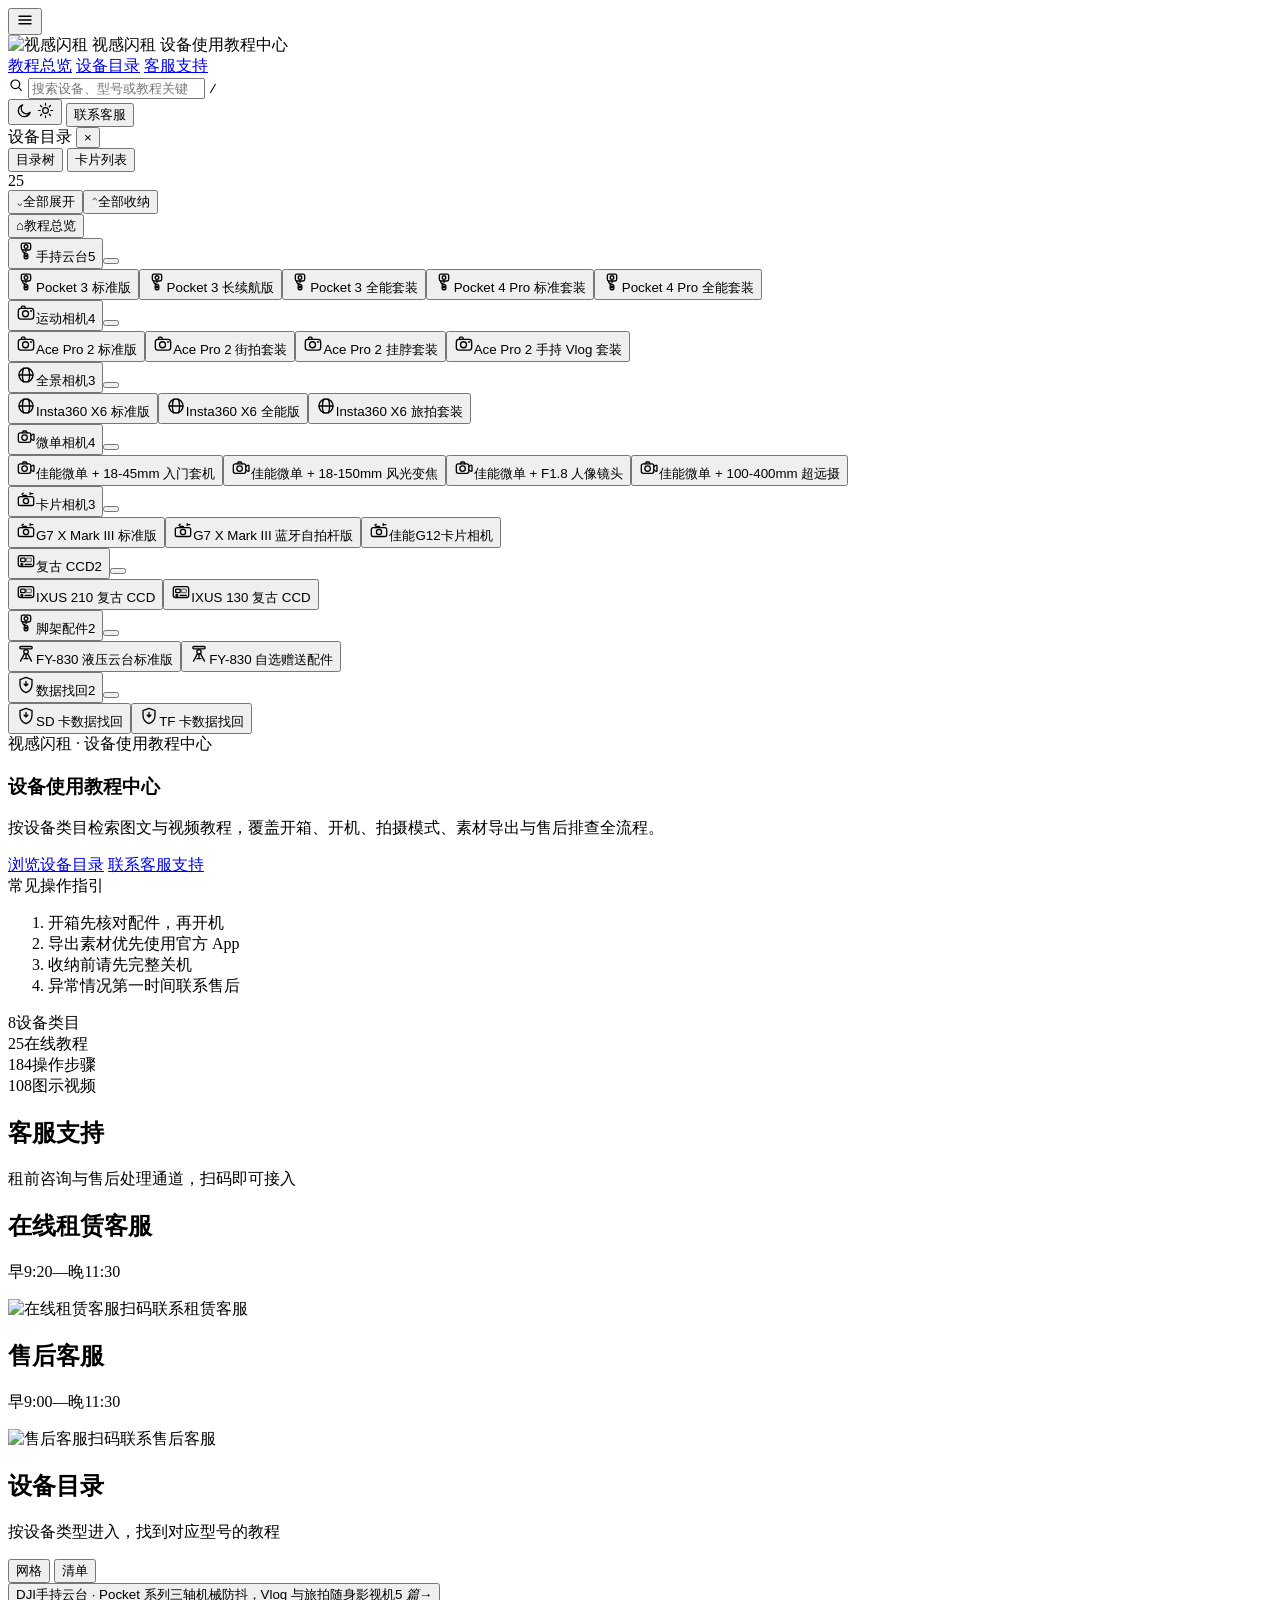
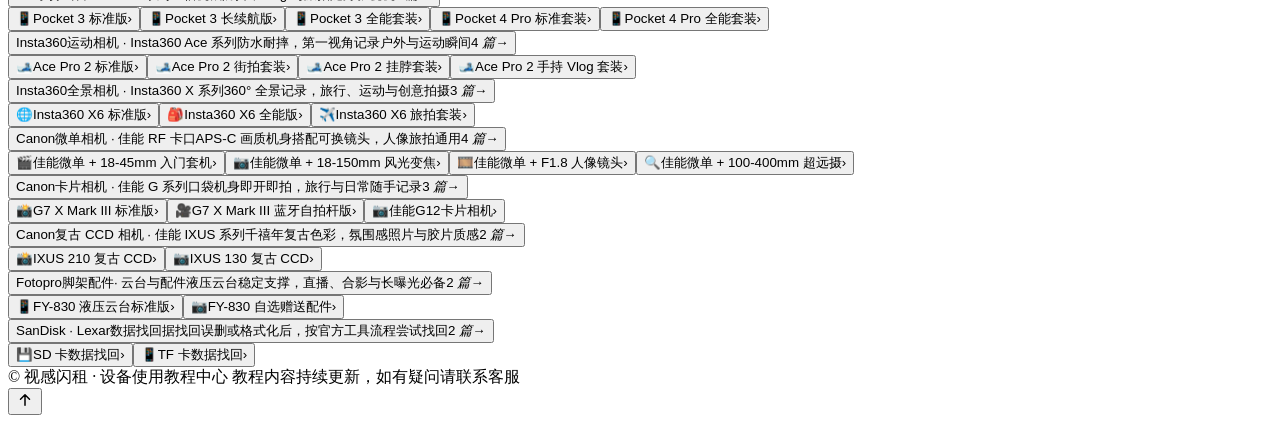
==== variants/v1-professional/index.html @ f3a9e7e5 "Add files via upload" ====
<!DOCTYPE html>
<html lang="zh-CN" data-theme="light">
<head>
  <meta charset="UTF-8" />
  <meta name="viewport" content="width=device-width, initial-scale=1" />
  <title>视感闪租 · 设备使用教程中心</title>
  <meta name="description" content="视感闪租设备使用教程中心：按设备类目检索相机、云台、运动相机、脚架与数据找回教程。" />
  <link rel="stylesheet" href="css/style.css" />
</head>
<body class="variant-v1">
  <!-- 此页面由 tools/build-variants.py 生成；数据与交互统一来自 js/data.js、js/app.js -->

  <header class="topbar">
    <div class="topbar-inner">
      <button class="icon-btn menu-btn" id="menuToggle" aria-label="打开设备目录"><svg viewBox="0 0 24 24" width="18" height="18" aria-hidden="true"><path d="M4 7h16M4 12h16M4 17h16" stroke="currentColor" stroke-width="1.9" stroke-linecap="round"/></svg></button>

      <div class="brand" aria-label="视感闪租">
        <span class="brand-logo"></span>
        <span class="brand-text">视感闪租</span>
        <span class="brand-sub">设备使用教程中心</span>
      </div>

      <nav class="topnav" aria-label="主导航">
        <a class="topnav-link" href="#home" data-home-link>教程总览</a>
        <a class="topnav-link" href="#categories">设备目录</a>
        <a class="topnav-link" href="#services">客服支持</a>
      </nav>

      <label class="search search-top">
        <span class="search-icon"><svg viewBox="0 0 24 24" width="16" height="16" aria-hidden="true"><circle cx="11" cy="11" r="6.5" fill="none" stroke="currentColor" stroke-width="1.8"/><path d="M16 16l4 4" stroke="currentColor" stroke-width="1.8" stroke-linecap="round"/></svg></span>
        <input id="searchInput" type="search" placeholder="搜索设备、型号或教程关键词…" autocomplete="off" />
        <kbd class="search-kbd">/</kbd>
      </label>

      <div class="topbar-actions">
        <button class="icon-btn theme-toggle" id="themeToggle" aria-label="切换深浅主题" title="切换主题">
          <span class="theme-icon-light"><svg viewBox="0 0 24 24" width="17" height="17" aria-hidden="true"><path d="M20 14.5A8.5 8.5 0 1 1 9.5 4a6.8 6.8 0 0 0 10.5 10.5z" fill="none" stroke="currentColor" stroke-width="1.7" stroke-linejoin="round"/></svg></span>
          <span class="theme-icon-dark"><svg viewBox="0 0 24 24" width="17" height="17" aria-hidden="true"><circle cx="12" cy="12" r="4" fill="none" stroke="currentColor" stroke-width="1.7"/><path d="M12 2v2.5M12 19.5V22M2 12h2.5M19.5 12H22M4.9 4.9l1.8 1.8M17.3 17.3l1.8 1.8M19.1 4.9l-1.8 1.8M6.7 17.3l-1.8 1.8" stroke="currentColor" stroke-width="1.7" stroke-linecap="round"/></svg></span>
        </button>
        <button class="btn-help" type="button" data-scroll="#services">联系客服</button>
      </div>
    </div>
    <div class="scroll-progress" id="scrollProgress"></div>
  </header>

  <div class="layout">

    <aside class="sidebar" id="sidebar">
      <div class="sidebar-mobile-head">
        <span>设备目录</span>
        <button type="button" class="sidebar-close" id="sidebarClose" aria-label="关闭目录">×</button>
      </div>
      <div class="sidebar-head">
        <div class="tree-mode-switch" role="tablist" aria-label="目录显示方式">
          <button class="tree-mode-btn active" type="button" data-view="tree" role="tab" aria-selected="true">目录树</button>
          <button class="tree-mode-btn" type="button" data-view="list" role="tab" aria-selected="false">卡片列表</button>
        </div>
        <span class="badge" id="resultCount">0</span>
      </div>
      <div class="category-bar" id="categoryBar" data-mode="tree"></div>
      <div class="card-list" id="cardList"></div>
    </aside>

    <main class="content" id="content">
      <section class="home" id="home" hidden>
        <section class="hero">
          <div class="hero-main">
            <span class="eyebrow" id="homeKicker">视感闪租</span>
            <h1 class="home-title" id="homeTitle">设备使用教程中心</h1>
            <p class="home-subtitle" id="homeSubtitle">选择下方目录，快速查看对应设备的使用教程</p>
            <div class="hero-actions">
              <a class="btn btn-primary" href="#categories">浏览设备目录</a>
              <a class="btn btn-outline" href="#services">联系客服支持</a>
            </div>
          </div>
          <div class="hero-panel" aria-label="教程数据概览">
            <div class="hero-panel-title">常见操作指引</div>
            <ol class="hero-tips">
              <li>开箱先核对配件，再开机</li>
              <li>导出素材优先使用官方 App</li>
              <li>收纳前请先完整关机</li>
              <li>异常情况第一时间联系售后</li>
            </ol>
          </div>
        </section>

        <section class="stat-row" id="statRow" aria-label="教程数据统计"></section>

        <section class="block" id="services">
          <div class="block-head">
            <h2 class="block-title">客服支持</h2>
            <p class="block-desc">租前咨询与售后处理通道，扫码即可接入</p>
          </div>
          <div class="home-services" id="homeServices"></div>
        </section>

        <section class="block" id="categories">
          <div class="block-head">
            <h2 class="block-title">设备目录</h2>
            <p class="block-desc">按设备类型进入，找到对应型号的教程</p>
            <div class="block-tools">
              <button class="seg-btn active" type="button" data-home-layout="grid">网格</button>
              <button class="seg-btn" type="button" data-home-layout="table">清单</button>
            </div>
          </div>
          <div class="home-grid" id="homeGrid"></div>
        </section>
      </section>

      <div class="empty" id="empty">
        <div class="empty-icon">◎</div>
        <h2>请从左侧选择设备</h2>
        <p>选中任意设备即可查看对应的完整使用教程</p>
      </div>
      <article class="detail" id="detail" hidden></article>

      <footer class="site-foot">
        <span>© 视感闪租 · 设备使用教程中心</span>
        <span>教程内容持续更新，如有疑问请联系客服</span>
      </footer>
    </main>

  </div>

  <div class="mask" id="mask"></div>
  <div class="toast" id="toast"><span class="toast-dot"></span><span class="toast-text"></span></div>
  <button class="to-top" id="toTop" aria-label="回到顶部" title="回到顶部">
    <svg viewBox="0 0 24 24" width="18" height="18" aria-hidden="true"><path d="M12 19V5m0 0l-6 6m6-6l6 6" fill="none" stroke="currentColor" stroke-width="2" stroke-linecap="round" stroke-linejoin="round"/></svg>
  </button>
  <div class="page-loader" id="pageLoader"><span></span></div>

  <script>
    /* 首帧主题：避免深浅主题闪烁 */
    (function () {
      try {
        var t = localStorage.getItem("tutorial-site-theme");
        var d = window.matchMedia && window.matchMedia("(prefers-color-scheme: dark)").matches;
        document.documentElement.dataset.theme = t || (d ? "dark" : "light");
      } catch (e) {}
    })();
  </script>
  <script src="js/illustrations.js"></script>
  <script src="js/data.js"></script>
  <script src="js/app.js"></script>
</body>
</html>
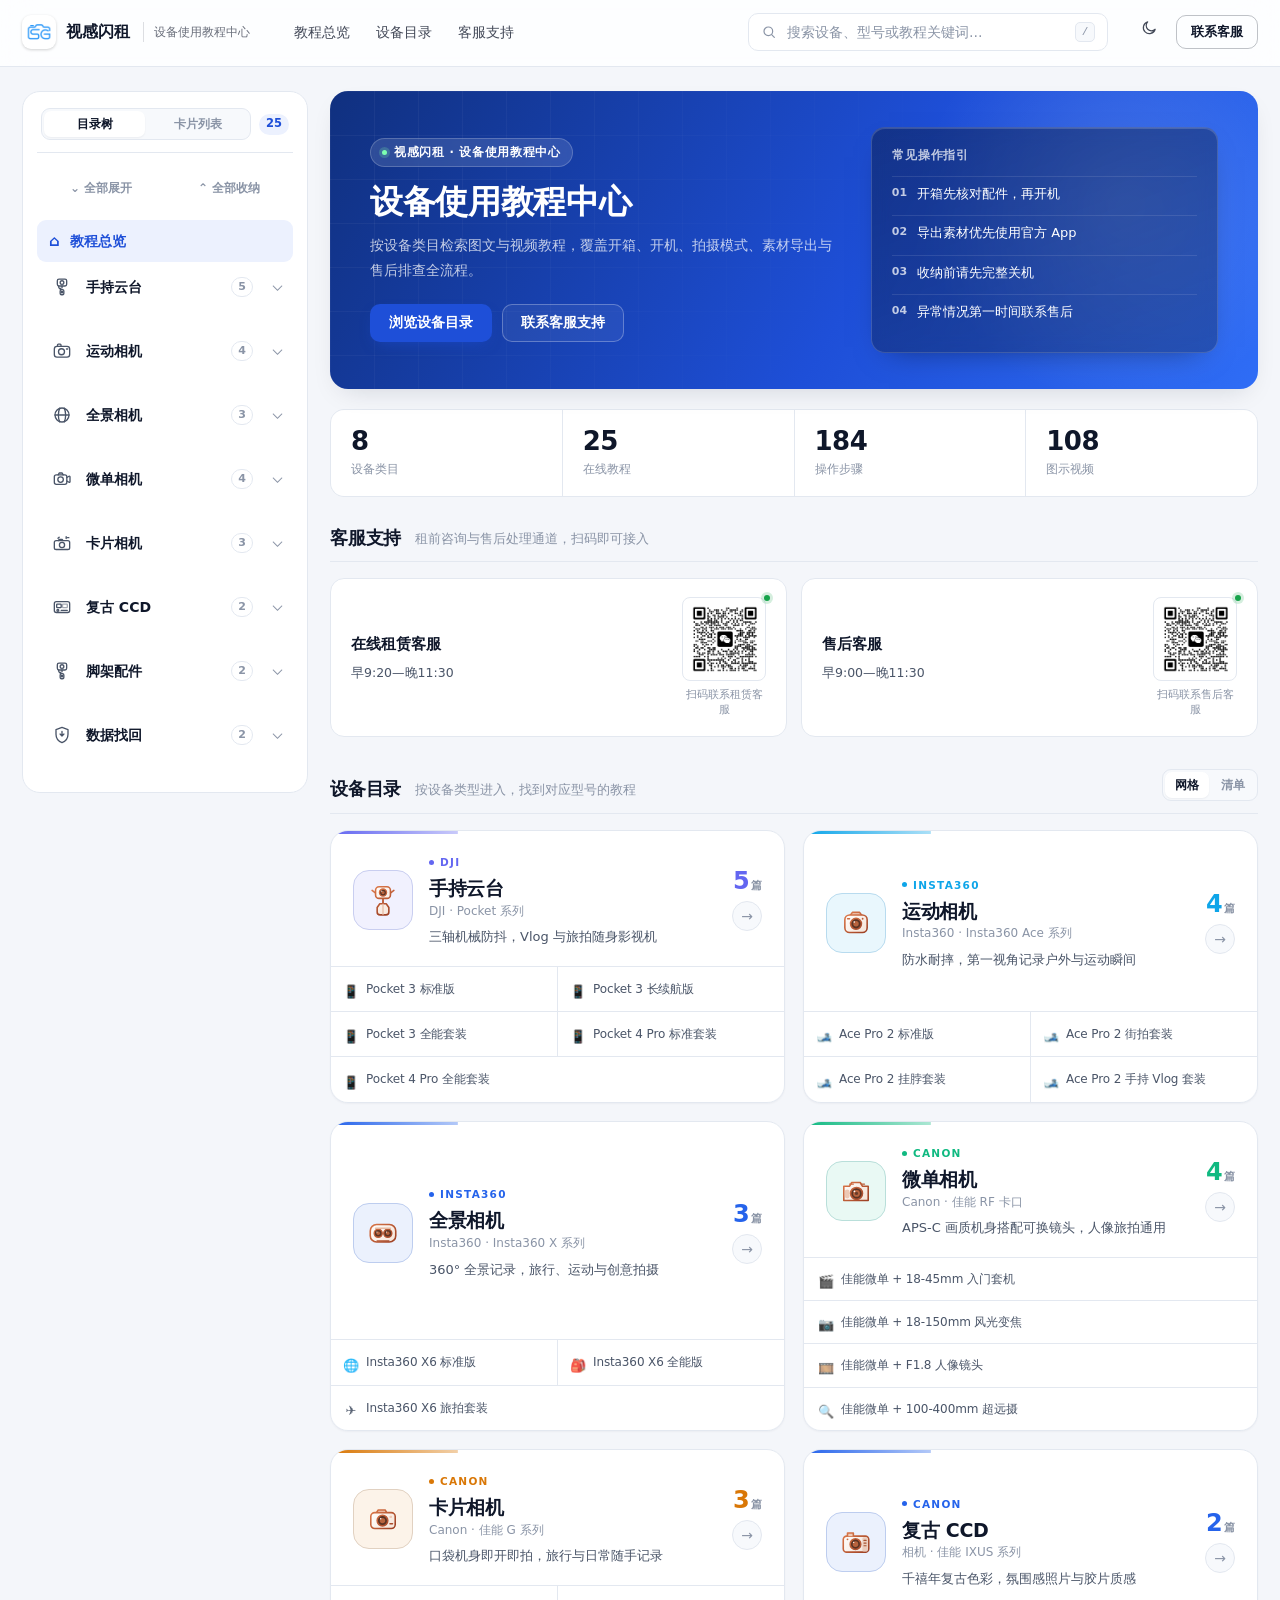
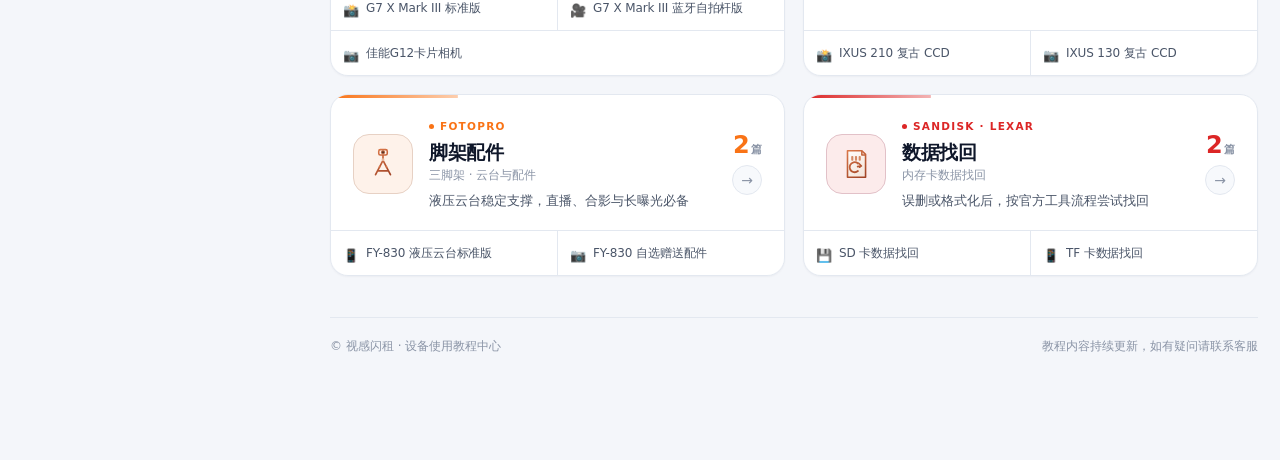
==== commit 6143ba43: "Add files via upload" ====
--- a/variants/v1-professional/index.html
+++ b/variants/v1-professional/index.html
@@ -2,7 +2,7 @@
 <html lang="zh-CN" data-theme="light">
 <head>
   <meta charset="UTF-8" />
-  <meta name="viewport" content="width=device-width, initial-scale=1" />
+  <meta name="viewport" content="width=device-width, initial-scale=1, viewport-fit=cover" />
   <title>视感闪租 · 设备使用教程中心</title>
   <meta name="description" content="视感闪租设备使用教程中心：按设备类目检索相机、云台、运动相机、脚架与数据找回教程。" />
   <link rel="stylesheet" href="css/style.css" />
@@ -22,7 +22,7 @@
 
       <nav class="topnav" aria-label="主导航">
         <a class="topnav-link" href="#home" data-home-link>教程总览</a>
-        <a class="topnav-link" href="#categories">设备目录</a>
+        <a class="topnav-link" href="../../rental.html">设备目录</a>
         <a class="topnav-link" href="#services">客服支持</a>
       </nav>
 
@@ -69,7 +69,7 @@
             <h1 class="home-title" id="homeTitle">设备使用教程中心</h1>
             <p class="home-subtitle" id="homeSubtitle">选择下方目录，快速查看对应设备的使用教程</p>
             <div class="hero-actions">
-              <a class="btn btn-primary" href="#categories">浏览设备目录</a>
+              <a class="btn btn-primary" href="../../rental.html">浏览设备目录</a>
               <a class="btn btn-outline" href="#services">联系客服支持</a>
             </div>
           </div>
--- a/variants/v1-professional/css/style.css
+++ b/variants/v1-professional/css/style.css
@@ -0,0 +1,2393 @@
+/* ============================================================
+   【样式层】css/style.css  —— 企业级 UI（三个版本共用结构）
+   目录：
+   0. 版本主题变量（v1 企业专业蓝 / v2 深色工作台 / v3 资料库编辑风）
+   1. 基础重置与排版
+   2. 顶栏导航
+   3. 主体布局 / 侧栏目录
+   4. 首页各区块（Hero / 数据 / 客服 / 类目卡片）
+   5. 教程详情（面包屑 / Hero / 步骤 / 页内目录 / 翻页）
+   6. 内容块（提示 / 表格 / 代码 / 图片视频）
+   7. 按钮 / 弹层 / 提示 / 加载
+   8. 动画与显现
+   9. 响应式
+   ============================================================ */
+
+/* ---------- 0. 基础设计令牌（三版共用） ---------- */
+:root {
+  --font: "Inter", "PingFang SC", "HarmonyOS Sans SC", "Microsoft YaHei", "Segoe UI", system-ui, sans-serif;
+  --font-num: "Inter", "SF Pro Display", "Segoe UI", system-ui, sans-serif;
+
+  --radius-xs: 6px;
+  --radius-sm: 10px;
+  --radius: 14px;
+  --radius-lg: 18px;
+
+  --sidebar-w: 320px;
+  --topbar-h: 64px;
+  --content-max: 1180px;
+  --gap: 28px;
+
+  --ease: cubic-bezier(.22, .61, .36, 1);
+  --ease-out: cubic-bezier(.16, 1, .3, 1);
+  --dur: .28s;
+
+  --ok: #16a34a;
+  --warn: #d97706;
+  --danger: #dc2626;
+}
+
+/* ===== 版本一：企业专业蓝（蓝灰白，沉稳可信） ===== */
+.variant-v1 {
+  --bg: #f4f6fa;
+  --bg-elev: #ffffff;
+  --surface: #ffffff;
+  --surface-2: #f7f9fc;
+  --surface-3: #eef2f8;
+  --text: #0f172a;
+  --text-2: #4a5568;
+  --text-3: #8a94a6;
+  --border: #e3e8f0;
+  --border-strong: #cfd8e5;
+  --primary: #1e4fd8;
+  --primary-hover: #1a44bd;
+  --primary-soft: #ecf1fe;
+  --primary-ink: #ffffff;
+  --accent-2: #0f766e;
+  --topbar-bg: rgba(255, 255, 255, .92);
+  --topbar-text: #0f172a;
+  --side-bg: #ffffff;
+  --ring: 0 0 0 3px rgba(30, 79, 216, .16);
+  --shadow-xs: 0 1px 2px rgba(15, 23, 42, .05);
+  --shadow-sm: 0 1px 3px rgba(15, 23, 42, .06), 0 1px 2px rgba(15, 23, 42, .04);
+  --shadow-md: 0 10px 28px -12px rgba(15, 23, 42, .18);
+  --shadow-lg: 0 24px 60px -24px rgba(15, 23, 42, .28);
+  --hero-bg: linear-gradient(120deg, #10307f 0%, #1e4fd8 58%, #2f6df6 100%);
+  --hero-ink: #ffffff;
+  --hero-ink-2: rgba(255, 255, 255, .74);
+}
+
+:is(.variant-v1[data-theme="dark"],
+    [data-theme="dark"] .variant-v1) {
+  --bg: #0b0f17;
+  --bg-elev: #111725;
+  --surface: #111725;
+  --surface-2: #161e2e;
+  --surface-3: #1c263a;
+  --text: #e8eefb;
+  --text-2: #a3aec3;
+  --text-3: #6b778d;
+  --border: #223049;
+  --border-strong: #2f4160;
+  --primary: #6d95ff;
+  --primary-hover: #86a8ff;
+  --primary-soft: #1a2743;
+  --primary-ink: #ffffff;
+  --topbar-bg: rgba(13, 18, 28, .9);
+  --topbar-text: #e8eefb;
+  --side-bg: #0e141f;
+  --ring: 0 0 0 3px rgba(109, 149, 255, .22);
+  --shadow-sm: 0 1px 3px rgba(0, 0, 0, .4);
+  --shadow-md: 0 12px 30px -12px rgba(0, 0, 0, .7);
+  --shadow-lg: 0 28px 70px -26px rgba(0, 0, 0, .85);
+  --hero-bg: linear-gradient(120deg, #0d1c40 0%, #12295e 58%, #17366f 100%);
+}
+
+/* ===== 版本二：深色精简工作台（深色外壳 + 浅色内容） ===== */
+.variant-v2 {
+  --bg: #f3f5f8;
+  --bg-elev: #ffffff;
+  --surface: #ffffff;
+  --surface-2: #f6f8fb;
+  --surface-3: #eaedf3;
+  --text: #10151d;
+  --text-2: #4b5563;
+  --text-3: #8b94a3;
+  --border: #e2e6ed;
+  --border-strong: #ccd3de;
+  --primary: #0f7b5f;
+  --primary-hover: #0b6850;
+  --primary-soft: #e7f5f0;
+  --primary-ink: #ffffff;
+  --accent-2: #1f2937;
+  --topbar-bg: #0c1117;
+  --topbar-text: #e7ecf3;
+  --side-bg: #ffffff;
+  --ring: 0 0 0 3px rgba(15, 123, 95, .18);
+  --shadow-sm: 0 1px 2px rgba(16, 21, 29, .06);
+  --shadow-md: 0 10px 26px -14px rgba(16, 21, 29, .24);
+  --shadow-lg: 0 26px 60px -26px rgba(16, 21, 29, .36);
+  --hero-bg: #0c1117;
+  --hero-ink: #f2f6fa;
+  --hero-ink-2: rgba(231, 236, 243, .64);
+  --sidebar-w: 300px;
+}
+
+:is(.variant-v2[data-theme="dark"],
+    [data-theme="dark"] .variant-v2) {
+  --bg: #080b10;
+  --bg-elev: #0e131a;
+  --surface: #0e131a;
+  --surface-2: #131923;
+  --surface-3: #1a2230;
+  --text: #e9eef6;
+  --text-2: #9ea9ba;
+  --text-3: #68748a;
+  --border: #1d2634;
+  --border-strong: #2a3547;
+  --primary: #2ec59a;
+  --primary-hover: #4bd6ad;
+  --primary-soft: #0f2a25;
+  --primary-ink: #04120e;
+  --topbar-bg: #05080c;
+  --topbar-text: #e9eef6;
+  --side-bg: #0a0f15;
+  --ring: 0 0 0 3px rgba(46, 197, 154, .24);
+  --shadow-sm: 0 1px 2px rgba(0, 0, 0, .5);
+  --shadow-md: 0 12px 30px -14px rgba(0, 0, 0, .8);
+  --hero-bg: #05080c;
+}
+
+/* ===== 版本三：资料库编辑风（品牌蓝 + 暖白纸感） ===== */
+.variant-v3 {
+  --bg: #faf8f4;
+  --bg-elev: #fffdfa;
+  --surface: #fffdfa;
+  --surface-2: #f6f2ea;
+  --surface-3: #ede7db;
+  --text: #1a1712;
+  --text-2: #575044;
+  --text-3: #8d857a;
+  --border: #e8e1d5;
+  --border-strong: #d6ccbc;
+  --primary: #1479f0;
+  --primary-hover: #0f63cc;
+  --primary-soft: #e8f2fe;
+  --primary-ink: #ffffff;
+  --accent-2: #c2410c;
+  --topbar-bg: #12417f;
+  --topbar-text: #f3f8ff;
+  --side-bg: #fffdfa;
+  --ring: 0 0 0 3px rgba(20, 121, 240, .18);
+  --shadow-sm: 0 1px 2px rgba(60, 46, 24, .06);
+  --shadow-md: 0 12px 30px -16px rgba(60, 46, 24, .24);
+  --shadow-lg: 0 28px 64px -28px rgba(60, 46, 24, .32);
+  --hero-bg: linear-gradient(135deg, #0f3a73 0%, #12417f 46%, #1479f0 100%);
+  --hero-ink: #ffffff;
+  --hero-ink-2: rgba(255, 255, 255, .76);
+  --radius: 12px;
+  --radius-lg: 16px;
+  --sidebar-w: 330px;
+}
+
+:is(.variant-v3[data-theme="dark"],
+    [data-theme="dark"] .variant-v3) {
+  --bg: #14120f;
+  --bg-elev: #1a1714;
+  --surface: #1a1714;
+  --surface-2: #211d19;
+  --surface-3: #292420;
+  --text: #f3ede3;
+  --text-2: #b8b0a3;
+  --text-3: #857c70;
+  --border: #2e2924;
+  --border-strong: #403931;
+  --primary: #5aa8ff;
+  --primary-hover: #7cbcff;
+  --primary-soft: #16263d;
+  --primary-ink: #06152a;
+  --topbar-bg: #16294a;
+  --topbar-text: #eef5ff;
+  --side-bg: #17140f;
+  --shadow-sm: 0 1px 2px rgba(0, 0, 0, .5);
+  --shadow-md: 0 12px 30px -14px rgba(0, 0, 0, .8);
+  --hero-bg: linear-gradient(135deg, #0b2447 0%, #123566 46%, #1654a3 100%);
+}
+
+/* ---------- 1. 基础重置与排版 ---------- */
+* { box-sizing: border-box; }
+
+html { -webkit-text-size-adjust: 100%; scroll-behavior: smooth; }
+
+body {
+  margin: 0;
+  min-height: 100vh;
+  font-family: var(--font);
+  font-size: 15px;
+  line-height: 1.72;
+  color: var(--text);
+  background: var(--bg);
+  transition: background var(--dur) var(--ease), color var(--dur) var(--ease);
+  -webkit-font-smoothing: antialiased;
+  text-rendering: optimizeLegibility;
+}
+
+h1, h2, h3, h4, p, ul, ol, figure, blockquote { margin: 0; }
+ul, ol { padding-left: 1.35em; }
+li { margin: 5px 0; }
+button { font: inherit; cursor: pointer; border: none; background: none; color: inherit; }
+img { max-width: 100%; display: block; }
+a { color: var(--primary); text-decoration: none; transition: color .2s var(--ease); }
+a:hover { color: var(--primary-hover); }
+code, kbd { font-family: ui-monospace, SFMono-Regular, Consolas, "Courier New", monospace; font-size: .92em; }
+strong { font-weight: 700; color: var(--text); }
+::selection { background: var(--primary-soft); color: var(--text); }
+
+:focus-visible { outline: 2px solid var(--primary); outline-offset: 2px; border-radius: 4px; }
+
+::-webkit-scrollbar { width: 10px; height: 10px; }
+::-webkit-scrollbar-track { background: transparent; }
+::-webkit-scrollbar-thumb { background: var(--border-strong); border-radius: 99px; border: 3px solid var(--bg); }
+::-webkit-scrollbar-thumb:hover { background: var(--text-3); }
+
+/* ---------- 2. 顶栏 ---------- */
+.topbar {
+  position: sticky;
+  top: 0;
+  z-index: 60;
+  background: var(--topbar-bg);
+  color: var(--topbar-text);
+  border-bottom: 1px solid var(--border);
+  backdrop-filter: saturate(160%) blur(14px);
+  -webkit-backdrop-filter: saturate(160%) blur(14px);
+  transition: box-shadow .3s var(--ease), background var(--dur) var(--ease);
+}
+body.is-scrolled .topbar { box-shadow: var(--shadow-md); }
+
+.topbar-inner {
+  max-width: calc(var(--content-max) + var(--sidebar-w) + var(--gap) + 64px);
+  margin: 0 auto;
+  height: var(--topbar-h);
+  padding: 0 32px;
+  display: flex;
+  align-items: center;
+  gap: 18px;
+}
+
+.icon-btn {
+  width: 38px; height: 38px;
+  flex: 0 0 38px;
+  display: grid; place-items: center;
+  border-radius: var(--radius-sm);
+  color: var(--topbar-text);
+  opacity: .78;
+  transition: background .2s var(--ease), opacity .2s var(--ease), transform .2s var(--ease);
+}
+.icon-btn:hover { opacity: 1; background: color-mix(in srgb, var(--topbar-text) 10%, transparent); }
+.icon-btn:active { transform: scale(.94); }
+.menu-btn { display: none; }
+
+.brand {
+  display: flex; align-items: center; gap: 10px;
+  flex: 0 0 auto;
+  color: var(--topbar-text);
+  user-select: none;
+  -webkit-user-select: none;
+}
+.brand-logo {
+  width: 34px; height: 34px;
+  flex: 0 0 34px;
+  display: grid; place-items: center;
+  overflow: hidden;
+  border-radius: 9px;
+  background: #fff;
+  font-size: 18px;
+  box-shadow: 0 1px 3px rgba(0, 0, 0, .18);
+}
+.brand-logo img {
+  width: 84%;
+  height: 84%;
+  object-fit: contain;
+}
+.brand-text { font-size: 16px; font-weight: 700; letter-spacing: .01em; line-height: 1.2; }
+.brand-sub {
+  font-size: 12px;
+  font-weight: 500;
+  opacity: .62;
+  padding-left: 10px;
+  margin-left: 2px;
+  border-left: 1px solid color-mix(in srgb, var(--topbar-text) 22%, transparent);
+  white-space: nowrap;
+}
+.brand-lockup { display: flex; flex-direction: column; gap: 1px; }
+.brand-lockup .brand-sub { padding-left: 0; margin-left: 0; border-left: 0; font-size: 11px; letter-spacing: .04em; }
+
+.topnav { display: flex; align-items: center; gap: 2px; margin-left: 14px; }
+.topnav-link {
+  position: relative;
+  padding: 7px 12px;
+  font-size: 14px;
+  font-weight: 500;
+  color: inherit;
+  opacity: .78;
+  border-radius: var(--radius-xs);
+  transition: opacity .2s var(--ease), background .2s var(--ease);
+}
+.topnav-link::after {
+  content: "";
+  position: absolute;
+  left: 12px; right: 12px; bottom: 2px;
+  height: 2px;
+  border-radius: 2px;
+  background: currentColor;
+  transform: scaleX(0);
+  transform-origin: left;
+  transition: transform .3s var(--ease-out);
+}
+.topnav-link:hover { opacity: 1; background: color-mix(in srgb, var(--topbar-text) 7%, transparent); }
+.topnav-link:hover::after { transform: scaleX(1); }
+
+.search {
+  display: flex; align-items: center; gap: 8px;
+  padding: 0 12px;
+  height: 38px;
+  background: var(--surface);
+  border: 1px solid var(--border);
+  border-radius: var(--radius-sm);
+  color: var(--text);
+  transition: border-color .2s var(--ease), box-shadow .2s var(--ease), background .2s var(--ease);
+  cursor: text;
+}
+.search-top { flex: 1 1 auto; min-width: 140px; max-width: 360px; margin-left: auto; }
+.search:hover { border-color: var(--border-strong); }
+.search:focus-within { border-color: var(--primary); box-shadow: var(--ring); }
+.search-icon { display: inline-grid; place-items: center; color: var(--text-3); }
+.search input {
+  flex: 1; min-width: 0;
+  height: 100%;
+  border: none; outline: none; background: transparent;
+  font: inherit; font-size: 13.5px;
+  color: var(--text);
+}
+.search input::placeholder { color: var(--text-3); }
+.search input::-webkit-search-cancel-button { -webkit-appearance: none; }
+.search-kbd {
+  display: grid; place-items: center;
+  min-width: 20px; height: 20px;
+  padding: 0 5px;
+  font-size: 11px;
+  color: var(--text-3);
+  background: var(--surface-2);
+  border: 1px solid var(--border);
+  border-radius: 5px;
+}
+
+.topbar-actions { display: flex; align-items: center; gap: 8px; margin-left: 4px; }
+.theme-toggle .theme-icon-dark { display: none; }
+html[data-theme="dark"] .theme-toggle .theme-icon-light { display: none; }
+html[data-theme="dark"] .theme-toggle .theme-icon-dark { display: grid; }
+
+.btn-help {
+  height: 34px;
+  padding: 0 14px;
+  font-size: 13px;
+  font-weight: 600;
+  color: var(--topbar-text);
+  border: 1px solid color-mix(in srgb, var(--topbar-text) 26%, transparent);
+  border-radius: var(--radius-sm);
+  white-space: nowrap;
+  transition: background .2s var(--ease), border-color .2s var(--ease);
+}
+.btn-help:hover { background: color-mix(in srgb, var(--topbar-text) 12%, transparent); border-color: color-mix(in srgb, var(--topbar-text) 40%, transparent); }
+
+.scroll-progress {
+  height: 2px;
+  width: 0%;
+  background: var(--primary);
+  transition: width .1s linear;
+}
+.variant-v2 .scroll-progress { background: var(--primary); }
+.variant-v3 .scroll-progress { background: #ffc857; }
+
+/* ---------- 3. 主体布局 ---------- */
+.layout {
+  max-width: calc(var(--content-max) + var(--sidebar-w) + var(--gap) + 64px);
+  margin: 0 auto;
+  padding: 24px 32px 64px;
+  display: flex;
+  gap: var(--gap);
+  align-items: flex-start;
+}
+
+.sidebar {
+  width: var(--sidebar-w);
+  flex: 0 0 var(--sidebar-w);
+  position: sticky;
+  top: calc(var(--topbar-h) + 24px);
+  max-height: calc(100vh - var(--topbar-h) - 48px);
+  overflow-y: auto;
+  overscroll-behavior: contain;
+  padding: 16px 14px 18px;
+  background: var(--side-bg);
+  border: 1px solid var(--border);
+  border-radius: var(--radius-lg);
+  scrollbar-width: thin;
+}
+
+.sidebar-mobile-head { display: none; }
+
+.sidebar-head {
+  display: flex; align-items: center; gap: 8px;
+  flex-wrap: nowrap;
+  padding: 0 4px 12px;
+  border-bottom: 1px solid var(--border);
+  margin-bottom: 12px;
+}
+.sidebar-title { font-weight: 700; font-size: 13px; letter-spacing: .04em; color: var(--text-2); text-transform: uppercase; }
+
+.badge {
+  min-width: 26px; height: 21px; padding: 0 7px;
+  display: inline-grid; place-items: center;
+  font-family: var(--font-num);
+  font-size: 11.5px; font-weight: 700;
+  color: var(--primary);
+  background: var(--primary-soft);
+  border-radius: 99px;
+  transition: transform .3s var(--ease-out);
+}
+.badge.pop { transform: scale(1.2); }
+
+/* 目录显示方式切换（版本一） */
+.tree-mode-switch {
+  display: inline-flex;
+  padding: 2px;
+  gap: 2px;
+  background: var(--surface-2);
+  border: 1px solid var(--border);
+  border-radius: 9px;
+  flex: 1;
+}
+.tree-mode-btn {
+  flex: 1;
+  height: 26px;
+  font-size: 12px;
+  font-weight: 600;
+  color: var(--text-3);
+  border-radius: 7px;
+  transition: all .2s var(--ease);
+}
+.tree-mode-btn:hover { color: var(--text); }
+.tree-mode-btn.active { color: var(--text); background: var(--surface); box-shadow: var(--shadow-xs); }
+
+.group-label {
+  padding: 12px 8px 6px;
+  font-size: 11px;
+  font-weight: 600;
+  letter-spacing: .04em;
+  color: var(--text-3);
+}
+.group-label:first-child { padding-top: 4px; }
+
+/* ---- 目录：树形 / 列表 ---- */
+.category-bar { display: flex; flex-direction: column; gap: 3px; }
+
+.cat-home-btn {
+  width: 100%;
+  display: flex; align-items: center; gap: 10px;
+  height: 42px;
+  padding: 0 12px;
+  font-size: 14px;
+  font-weight: 600;
+  color: var(--text-2);
+  border-radius: 9px;
+  transition: background .18s var(--ease), color .18s var(--ease);
+}
+.cat-home-btn:hover { background: var(--surface-2); color: var(--text); }
+.cat-home-btn.active { color: var(--primary); background: var(--primary-soft); }
+.cat-home-icon { font-size: 15px; line-height: 1; }
+
+.cat-toolbar {
+  display: flex;
+  gap: 4px;
+  padding: 12px 2px 10px;
+  margin: 6px 0 4px;
+  border-top: 1px dashed var(--border);
+}
+.cat-toolbar:first-child { border-top: 0; padding-top: 2px; }
+.cat-tool {
+  flex: 1;
+  display: inline-flex; align-items: center; justify-content: center; gap: 4px;
+  height: 30px;
+  font-size: 12px;
+  font-weight: 600;
+  color: var(--text-3);
+  border-radius: 7px;
+  transition: all .18s var(--ease);
+}
+.cat-tool:hover { color: var(--primary); background: var(--primary-soft); }
+.cat-tool-icon { font-size: 12px; line-height: 1; }
+
+.cat-group { width: 100%; }
+.cat-parent-row {
+  display: flex; align-items: center; gap: 4px;
+  border-radius: 10px;
+  transition: background .18s var(--ease);
+}
+.cat-group.open .cat-parent-row,
+.cat-parent-row:hover { background: var(--surface-2); }
+
+.cat-btn { min-width: 0; text-align: left; }
+
+.cat-parent {
+  flex: 1 1 auto;
+  display: flex; align-items: center; gap: 11px;
+  min-height: 44px;
+  padding: 7px 6px 7px 12px;
+  font-size: 14px;
+  font-weight: 600;
+  color: var(--text);
+  border-radius: 9px;
+  transition: color .18s var(--ease), background .18s var(--ease);
+}
+.cat-parent:hover { color: var(--primary); }
+.cat-group.open > .cat-parent-row > .cat-parent { color: var(--primary); }
+.cat-parent.active { color: var(--primary); background: var(--primary-soft); }
+
+/* 侧边目录线条图标 */
+.ico-line { display: block; flex: 0 0 auto; }
+.cat-parent-icon-wrap {
+  width: 26px; height: 26px;
+  flex: 0 0 26px;
+  display: inline-grid; place-items: center;
+  color: var(--text-2);
+  border-radius: 7px;
+  transition: color .18s var(--ease), background .18s var(--ease);
+}
+.cat-parent:hover .cat-parent-icon-wrap { color: var(--text); }
+.cat-parent.active .cat-parent-icon-wrap { color: var(--primary); background: var(--surface); }
+.cat-group.open .cat-parent-icon-wrap { color: var(--text); }
+.cat-group.open .cat-parent .cat-parent-icon-wrap { color: var(--primary); }
+.cat-parent-label {
+  flex: 1 1 auto;
+  min-width: 0;
+  overflow: hidden; text-overflow: ellipsis; white-space: nowrap;
+}
+.cat-parent-text { flex: 1 1 auto; min-width: 0; display: flex; flex-direction: column; gap: 1px; }
+.cat-parent-sub { font-size: 11px; font-weight: 500; color: var(--text-3); }
+.cat-parent-count {
+  flex: 0 0 auto;
+  min-width: 22px; height: 20px;
+  display: inline-grid; place-items: center;
+  padding: 0 6px;
+  font-family: var(--font-num);
+  font-size: 11px; font-weight: 600;
+  color: var(--text-3);
+  background: var(--surface);
+  border: 1px solid var(--border);
+  border-radius: 99px;
+}
+.cat-parent.active .cat-parent-count { color: var(--primary); background: var(--surface); border-color: transparent; }
+
+.cat-caret {
+  width: 28px; height: 28px;
+  flex: 0 0 28px;
+  display: grid; place-items: center;
+  margin-right: 2px;
+  padding: 0;
+  color: var(--text-3);
+  background: transparent;
+  border: 0;
+  border-radius: 7px;
+  cursor: pointer;
+  transition: transform .25s var(--ease-out), color .18s var(--ease), background .18s var(--ease);
+}
+.cat-caret::before {
+  content: "";
+  width: 6px; height: 6px;
+  border-right: 1.7px solid currentColor;
+  border-bottom: 1.7px solid currentColor;
+  transform: rotate(45deg) translate(-1px, -1px);
+  transition: transform .25s var(--ease-out);
+}
+.cat-caret:hover,
+.cat-caret:focus-visible { color: var(--primary); background: var(--surface-3); outline: none; }
+.cat-caret:active { background: var(--primary-soft); }
+.cat-parent-row:hover .cat-caret { color: var(--text-2); }
+/* 展开状态：箭头朝上（同时兼容 .is-open 与父级 .cat-group.open） */
+.cat-caret.is-open,
+.cat-group.open .cat-caret { transform: rotate(180deg); color: var(--text-2); }
+.cat-caret.is-open:hover,
+.cat-group.open .cat-caret:hover { color: var(--primary); }
+
+.cat-children {
+  display: flex;
+  flex-direction: column;
+  gap: 2px;
+  margin: 3px 0 8px 22px;
+  padding: 3px 0 3px 12px;
+  border-left: 1px solid var(--border);
+  overflow: hidden;
+  max-height: 0;
+  opacity: 0;
+  visibility: hidden;
+  transform: translateY(-4px);
+  transition: max-height .3s var(--ease), opacity .2s var(--ease), transform .3s var(--ease), margin .3s var(--ease), visibility 0s linear .3s;
+}
+.cat-group.open .cat-children {
+  max-height: 460px;
+  opacity: 1;
+  visibility: visible;
+  transform: none;
+  transition-delay: 0s;
+}
+
+.cat-btn.cat-child {
+  display: flex; align-items: center; gap: 9px;
+  min-height: 36px;
+  padding: 6px 10px;
+  font-size: 13px;
+  color: var(--text-2);
+  border-radius: 7px;
+  transition: all .16s var(--ease);
+}
+.cat-child-icon { flex: 0 0 20px; width: 20px; height: 20px; display: inline-grid; place-items: center; color: var(--text-3); transition: color .16s var(--ease); }
+.cat-child-icon .ico-line { width: 15px; height: 15px; stroke-width: 1.5; }
+.cat-btn.cat-child:hover .cat-child-icon { color: var(--text-2); }
+.cat-btn.cat-child.active .cat-child-icon { color: var(--primary); }
+.cat-child-label { overflow: hidden; text-overflow: ellipsis; white-space: nowrap; }
+.cat-btn.cat-child:hover { color: var(--text); background: var(--surface-2); }
+.cat-btn.cat-child.active { color: var(--primary); background: var(--primary-soft); font-weight: 600; }
+
+/* ---- 卡片列表模式（只列类目） ---- */
+.cat-card {
+  display: flex;
+  align-items: center;
+  gap: 11px;
+  width: 100%;
+  padding: 9px 10px 9px 12px;
+  text-align: left;
+  color: var(--text);
+  border: 1px solid transparent;
+  border-radius: 11px;
+  opacity: 0;
+  animation: fadeUp .35s var(--ease) both;
+  transition: background .18s var(--ease), border-color .18s var(--ease), box-shadow .2s var(--ease);
+}
+.cat-card:hover,
+.cat-card:focus-visible {
+  background: var(--surface);
+  border-color: var(--border);
+  box-shadow: var(--shadow-sm);
+  outline: none;
+}
+.cat-card.active {
+  background: var(--primary-soft);
+  border-color: color-mix(in srgb, var(--primary) 26%, transparent);
+}
+.cat-card-icon {
+  flex: 0 0 34px; width: 34px; height: 34px;
+  display: grid; place-items: center;
+  color: var(--text-2);
+  background: var(--surface-2);
+  border-radius: 9px;
+  transition: color .18s var(--ease), background .18s var(--ease);
+}
+.cat-card:hover .cat-card-icon { color: var(--primary); }
+.cat-card.active .cat-card-icon { color: var(--primary); background: var(--surface); }
+.cat-card-body { flex: 1; min-width: 0; display: flex; flex-direction: column; gap: 1px; }
+.cat-card-name {
+  font-size: 13.5px;
+  font-weight: 600;
+  line-height: 1.4;
+  white-space: nowrap; overflow: hidden; text-overflow: ellipsis;
+}
+.cat-card-meta { font-size: 11.5px; color: var(--text-3); white-space: nowrap; overflow: hidden; text-overflow: ellipsis; }
+.cat-card .cat-caret { flex: 0 0 22px; width: 22px; height: 22px; pointer-events: none; transform: rotate(-90deg); }
+.cat-card:hover .cat-caret { color: var(--primary); }
+
+/* ---- 列表模式（版本二） ---- */
+.variant-v2 .mode-list .cat-parent { min-height: 50px; padding: 8px 6px 8px 12px; }
+.mode-list .cat-children { max-height: 520px; }
+.cat-group:not(.open) .cat-children { max-height: 0; }
+
+/* ---- 侧栏型号清单：一个型号 = 一篇教程 ---- */
+.card-list { display: flex; flex-direction: column; }
+.card-list:empty { display: none; }
+.side-list-wrap { display: flex; flex-direction: column; gap: 6px; }
+.side-list-hint {
+  padding: 4px 8px 6px;
+  font-size: 11.5px;
+  color: var(--text-3);
+}
+.side-list-group { display: flex; flex-direction: column; gap: 1px; }
+.side-list-group + .side-list-group { margin-top: 2px; }
+.side-list-head {
+  display: flex; align-items: center; gap: 8px;
+  padding: 5px 8px;
+  font-size: 11.5px;
+  font-weight: 600;
+  letter-spacing: .02em;
+  color: var(--text-3);
+}
+.side-list-head .ico-line { width: 15px; height: 15px; stroke-width: 1.6; color: var(--text-3); }
+.side-list-group.active .side-list-head { color: var(--text-2); }
+.side-list-group.active .side-list-head .ico-line { color: var(--primary); }
+.side-list-name { flex: 1; min-width: 0; overflow: hidden; text-overflow: ellipsis; white-space: nowrap; }
+.side-list-count { font-family: var(--font-num); font-size: 10.5px; font-weight: 600; opacity: .8; }
+
+/* 型号清单默认收起，悬停或选中时展开，避免侧栏过长 */
+.side-list-group .side-item {
+  display: none;
+  align-items: center; gap: 9px;
+  width: 100%;
+  min-height: 32px;
+  padding: 5px 8px 5px 32px;
+  text-align: left;
+  font-size: 12.5px;
+  color: var(--text-2);
+  border-radius: 7px;
+  border-left: 2px solid transparent;
+  transition: background .16s var(--ease), color .16s var(--ease), border-color .16s var(--ease);
+}
+.side-list-group.active .side-item,
+.side-list-group:hover .side-item,
+.side-list-group.open .side-item,
+.side-list-group:has(.side-item.active) .side-item { display: flex; }
+.side-item-dot {
+  flex: 0 0 4px; width: 4px; height: 4px;
+  border-radius: 50%;
+  background: var(--border-strong);
+  transition: background .16s var(--ease), box-shadow .16s var(--ease);
+}
+.side-item-label { flex: 1; min-width: 0; overflow: hidden; text-overflow: ellipsis; white-space: nowrap; }
+.side-item:hover { color: var(--text); background: var(--surface-2); }
+.side-item.active {
+  color: var(--primary);
+  font-weight: 600;
+  background: var(--primary-soft);
+  border-left-color: var(--primary);
+}
+.side-item.active .side-item-dot { background: var(--primary); box-shadow: 0 0 0 3px color-mix(in srgb, var(--primary) 18%, transparent); }
+
+.card-group { width: 100%; }
+.card-group-main {
+  flex: 1 1 auto;
+  display: flex; align-items: center; gap: 9px;
+  min-height: 38px;
+  padding: 6px 8px 6px 10px;
+  text-align: left;
+  font-size: 13.5px;
+  font-weight: 600;
+  color: var(--text);
+  border-radius: 9px;
+}
+.card-group-main.active { color: var(--primary); }
+.card-group-toggle {
+  width: 26px; height: 26px;
+  flex: 0 0 26px;
+  display: grid; place-items: center;
+  border-radius: 7px;
+  color: var(--text-3);
+  transition: all .18s var(--ease);
+}
+.card-group-toggle::before {
+  content: "";
+  width: 6px; height: 6px;
+  border-right: 1.6px solid currentColor;
+  border-bottom: 1.6px solid currentColor;
+  transform: rotate(45deg) translate(-1px, -1px);
+}
+.card-group-toggle:hover { background: var(--surface-3); color: var(--text); }
+.card-group.open .card-group-toggle { transform: rotate(180deg); }
+
+.card-group-body {
+  display: grid;
+  grid-template-rows: 0fr;
+  opacity: 0;
+  visibility: hidden;
+  margin-left: 20px;
+  padding-left: 10px;
+  border-left: 1px solid var(--border);
+  transition: grid-template-rows .32s var(--ease), opacity .2s var(--ease), visibility 0s linear .32s, margin .3s var(--ease), padding .3s var(--ease);
+}
+.card-group.open .card-group-body {
+  grid-template-rows: 1fr;
+  opacity: 1;
+  visibility: visible;
+  transition-delay: 0s;
+}
+
+.card {
+  position: relative;
+  overflow: hidden;
+  display: flex; align-items: flex-start; gap: 10px;
+  width: 100%;
+  padding: 10px 10px;
+  text-align: left;
+  background: transparent;
+  border: 1px solid transparent;
+  border-radius: 9px;
+  opacity: 0;
+  animation: cardIn .4s var(--ease) forwards;
+  transition: background .18s var(--ease), border-color .18s var(--ease), box-shadow .2s var(--ease);
+}
+@keyframes cardIn {
+  from { opacity: 0; transform: translateY(8px); }
+  to   { opacity: 1; transform: none; }
+}
+.card:hover { background: var(--surface-2); }
+.card.active {
+  background: var(--primary-soft);
+  border-color: color-mix(in srgb, var(--primary) 26%, transparent);
+}
+.card.active::before {
+  content: "";
+  position: absolute;
+  left: 0; top: 10px; bottom: 10px;
+  width: 2px;
+  border-radius: 2px;
+  background: var(--primary);
+  animation: barIn .3s var(--ease);
+}
+@keyframes barIn { from { transform: scaleY(0); } to { transform: scaleY(1); } }
+
+.card-icon {
+  flex: 0 0 30px; height: 30px;
+  display: grid; place-items: center;
+  font-size: 15px;
+  border-radius: 8px;
+  background: var(--surface);
+  border: 1px solid var(--border);
+}
+.card-icon-img { width: 22px; height: 22px; object-fit: contain; }
+.card.active .card-icon { border-color: transparent; background: var(--surface); }
+
+.card-main { flex: 1; min-width: 0; display: flex; flex-direction: column; gap: 2px; }
+.card-name {
+  font-size: 13px; font-weight: 600; line-height: 1.45; color: var(--text);
+  display: -webkit-box; -webkit-line-clamp: 2; -webkit-box-orient: vertical; overflow: hidden;
+}
+.card-desc {
+  font-size: 11.5px; color: var(--text-3); line-height: 1.5;
+  display: -webkit-box; -webkit-line-clamp: 1; -webkit-box-orient: vertical; overflow: hidden;
+}
+.card-meta { display: flex; flex-wrap: wrap; gap: 4px; margin-top: 4px; }
+.card-arrow {
+  flex: 0 0 auto;
+  display: grid; place-items: center;
+  width: 20px; height: 20px;
+  margin-top: 4px;
+  color: var(--text-3);
+  opacity: 0;
+  transform: translateX(-4px);
+  transition: opacity .2s var(--ease), transform .2s var(--ease);
+}
+.card:hover .card-arrow, .card.active .card-arrow { opacity: 1; transform: none; color: var(--primary); }
+
+.chip {
+  display: inline-flex; align-items: center; gap: 4px;
+  padding: 2px 7px;
+  font-size: 10.5px;
+  font-weight: 600;
+  line-height: 1.5;
+  color: var(--text-2);
+  background: var(--surface);
+  border: 1px solid var(--border);
+  border-radius: 99px;
+  white-space: nowrap;
+}
+.chip-brand { color: var(--primary); background: var(--primary-soft); border-color: transparent; }
+.chip-hot { color: #9a3412; background: #fff4ea; border-color: #fde0c8; }
+html[data-theme="dark"] .chip-hot { color: #fdba74; background: #2c1b10; border-color: #4a2c17; }
+.chip-plain { background: transparent; }
+
+.ripple {
+  position: absolute;
+  border-radius: 50%;
+  pointer-events: none;
+  background: color-mix(in srgb, var(--primary) 20%, transparent);
+  transform: scale(0);
+  animation: rippleOut .6s var(--ease) forwards;
+}
+@keyframes rippleOut { to { transform: scale(1); opacity: 0; } }
+
+.no-result {
+  padding: 48px 16px;
+  text-align: center;
+  font-size: 13px;
+  color: var(--text-3);
+  line-height: 2;
+}
+.no-result-icon { display: block; font-size: 26px; margin-bottom: 8px; opacity: .5; }
+.no-result span { font-size: 12px; }
+
+/* ---------- 4. 首页 ---------- */
+.content { flex: 1; min-width: 0; padding-bottom: 40px; }
+
+.home[hidden] { display: none; }
+.home:not([hidden]) { display: block; }
+
+.hero {
+  position: relative;
+  overflow: hidden;
+  display: grid;
+  grid-template-columns: minmax(0, 1.35fr) minmax(0, 1fr);
+  gap: 32px;
+  align-items: center;
+  padding: 36px 40px;
+  margin-bottom: 20px;
+  color: var(--hero-ink);
+  background: var(--hero-bg);
+  border-radius: var(--radius-lg);
+  box-shadow: var(--shadow-md);
+  animation: heroIn .6s var(--ease-out) both;
+}
+@keyframes heroIn { from { opacity: 0; transform: translateY(14px); } to { opacity: 1; transform: none; } }
+.hero::before {
+  content: "";
+  position: absolute;
+  inset: -40% -10% auto auto;
+  width: 460px; height: 460px;
+  border-radius: 50%;
+  background: radial-gradient(circle, rgba(255, 255, 255, .14), transparent 62%);
+  pointer-events: none;
+  animation: floaty 14s ease-in-out infinite alternate;
+}
+.hero::after {
+  content: "";
+  position: absolute;
+  inset: 0;
+  background-image:
+    linear-gradient(rgba(255, 255, 255, .045) 1px, transparent 1px),
+    linear-gradient(90deg, rgba(255, 255, 255, .045) 1px, transparent 1px);
+  background-size: 44px 44px;
+  mask-image: linear-gradient(120deg, #000 10%, transparent 62%);
+  -webkit-mask-image: linear-gradient(120deg, #000 10%, transparent 62%);
+  pointer-events: none;
+}
+@keyframes floaty { from { transform: translate3d(0, 0, 0); } to { transform: translate3d(-28px, 22px, 0); } }
+.hero-main { position: relative; z-index: 1; min-width: 0; }
+
+.eyebrow {
+  display: inline-flex; align-items: center; gap: 7px;
+  padding: 4px 11px;
+  font-size: 11.5px;
+  font-weight: 600;
+  letter-spacing: .06em;
+  color: var(--hero-ink);
+  background: rgba(255, 255, 255, .12);
+  border: 1px solid rgba(255, 255, 255, .2);
+  border-radius: 99px;
+  backdrop-filter: blur(6px);
+}
+.eyebrow::before {
+  content: "";
+  width: 5px; height: 5px;
+  border-radius: 50%;
+  background: #7dffb0;
+  box-shadow: 0 0 0 3px rgba(125, 255, 176, .2);
+  animation: dotPulse 2.4s ease-in-out infinite;
+}
+@keyframes dotPulse { 0%, 100% { opacity: 1; } 50% { opacity: .35; } }
+
+.home-title {
+  margin-top: 14px;
+  font-size: clamp(24px, 2.6vw, 34px);
+  line-height: 1.25;
+  font-weight: 700;
+  letter-spacing: -.01em;
+  color: var(--hero-ink);
+}
+.home-subtitle {
+  margin-top: 10px;
+  max-width: 560px;
+  font-size: 14px;
+  line-height: 1.75;
+  color: var(--hero-ink-2);
+}
+.hero-actions { display: flex; flex-wrap: wrap; gap: 10px; margin-top: 22px; }
+
+/* 版本一 Hero 右侧：快速指引 */
+.hero-panel {
+  position: relative;
+  z-index: 1;
+  padding: 18px 20px;
+  background: linear-gradient(160deg, rgba(8, 18, 42, .42), rgba(8, 18, 42, .3));
+  border: 1px solid rgba(255, 255, 255, .16);
+  border-radius: var(--radius);
+  backdrop-filter: blur(8px);
+  -webkit-backdrop-filter: blur(8px);
+}
+.hero-panel-title { font-size: 11.5px; font-weight: 600; letter-spacing: .08em; color: var(--hero-ink-2); text-transform: uppercase; }
+.hero-tips { list-style: none; padding: 0; margin: 10px 0 0; counter-reset: tip; }
+.hero-tips li {
+  counter-increment: tip;
+  display: flex; align-items: flex-start; gap: 10px;
+  padding: 7px 0;
+  font-size: 13px;
+  line-height: 1.5;
+  color: var(--hero-ink);
+  border-top: 1px solid rgba(255, 255, 255, .1);
+}
+.hero-tips li::before {
+  content: counter(tip, decimal-leading-zero);
+  flex: 0 0 auto;
+  font-family: var(--font-num);
+  font-size: 11px;
+  font-weight: 700;
+  color: var(--hero-ink-2);
+  padding-top: 1px;
+}
+
+/* 统计条 */
+.stat-row {
+  display: grid;
+  grid-template-columns: repeat(4, minmax(0, 1fr));
+  gap: 1px;
+  margin-bottom: 28px;
+  background: var(--border);
+  border: 1px solid var(--border);
+  border-radius: var(--radius);
+  overflow: hidden;
+}
+.stat {
+  display: flex; flex-direction: column; gap: 2px;
+  padding: 16px 20px;
+  background: var(--surface);
+  transition: background .2s var(--ease);
+}
+.stat:hover { background: var(--surface-2); }
+.stat-value {
+  font-family: var(--font-num);
+  font-size: 26px;
+  font-weight: 700;
+  line-height: 1.2;
+  letter-spacing: -.02em;
+  color: var(--text);
+  font-variant-numeric: tabular-nums;
+}
+.stat-label { font-size: 12px; color: var(--text-3); }
+
+/* 区块标题 */
+.block { margin-bottom: 32px; }
+.block-head {
+  display: flex;
+  align-items: flex-end;
+  gap: 14px;
+  margin-bottom: 16px;
+  padding-bottom: 12px;
+  border-bottom: 1px solid var(--border);
+}
+.block-head > div { min-width: 0; }
+.block-title { font-size: 18px; font-weight: 700; line-height: 1.3; letter-spacing: -.01em; }
+.block-desc { font-size: 12.5px; color: var(--text-3); margin-top: 3px; }
+.block-tools { margin-left: auto; display: inline-flex; padding: 2px; gap: 2px; background: var(--surface-2); border: 1px solid var(--border); border-radius: 9px; }
+.block-index {
+  font-family: var(--font-num);
+  font-size: 13px;
+  font-weight: 700;
+  color: var(--primary);
+  padding: 2px 8px;
+  background: var(--primary-soft);
+  border-radius: 6px;
+  line-height: 1.6;
+}
+.seg-btn {
+  height: 26px;
+  padding: 0 10px;
+  font-size: 12px;
+  font-weight: 600;
+  color: var(--text-3);
+  border-radius: 7px;
+  transition: all .18s var(--ease);
+}
+.seg-btn:hover { color: var(--text); }
+.seg-btn.active { color: var(--text); background: var(--surface); box-shadow: var(--shadow-xs); }
+
+/* 客服卡片 */
+.home-services {
+  display: grid;
+  grid-template-columns: repeat(2, minmax(0, 1fr));
+  gap: 14px;
+}
+.home-service-card {
+  position: relative;
+  display: flex;
+  align-items: center;
+  justify-content: space-between;
+  gap: 16px;
+  padding: 18px 20px;
+  background: var(--surface);
+  border: 1px solid var(--border);
+  border-radius: var(--radius);
+  transition: border-color .2s var(--ease), box-shadow .25s var(--ease), transform .25s var(--ease);
+}
+.home-service-card:hover { border-color: var(--border-strong); box-shadow: var(--shadow-md); transform: translateY(-2px); }
+.service-dot {
+  position: absolute;
+  top: 16px; right: 16px;
+  width: 6px; height: 6px;
+  border-radius: 50%;
+  background: var(--ok);
+  box-shadow: 0 0 0 3px color-mix(in srgb, var(--ok) 18%, transparent);
+}
+.home-service-copy { min-width: 0; }
+.home-service-title { font-size: 15px; font-weight: 700; }
+.home-service-hours { margin-top: 4px; font-size: 12.5px; color: var(--text-2); font-variant-numeric: tabular-nums; }
+.home-service-qr { flex: 0 0 84px; display: flex; flex-direction: column; align-items: center; gap: 6px; }
+.home-service-qr img {
+  width: 84px; height: 84px;
+  padding: 3px;
+  object-fit: contain;
+  background: #fff;
+  border: 1px solid var(--border);
+  border-radius: 8px;
+  cursor: zoom-in;
+  transition: transform .25s var(--ease), border-color .2s var(--ease), box-shadow .25s var(--ease);
+}
+.home-service-qr img:hover { border-color: var(--primary); box-shadow: var(--shadow-md); transform: scale(1.05); }
+.home-service-qr span { font-size: 11px; color: var(--text-3); text-align: center; line-height: 1.4; }
+
+/* 类目卡片 */
+.home-grid {
+  display: grid;
+  grid-template-columns: repeat(2, minmax(0, 1fr));
+  gap: 18px;
+  align-items: stretch;       /* 同一行卡片等高 */
+}
+
+/* 设备目录卡片：大留白 + 类目色点缀，信息层级更清晰 */
+.home-card {
+  --home-color: var(--primary);
+  position: relative;
+  min-width: 0;
+  display: flex;
+  flex-direction: column;
+  overflow: hidden;
+  padding: 0;
+  background: var(--surface);
+  border: 1px solid var(--border);
+  border-radius: var(--radius-lg);
+  box-shadow: 0 1px 2px rgba(15, 23, 42, .04);
+  opacity: 0;
+  animation: cardRise .55s var(--ease-out) both;
+  transition: border-color .22s var(--ease), box-shadow .32s var(--ease), transform .32s var(--ease-out);
+}
+@keyframes cardRise {
+  from { opacity: 0; transform: translateY(18px) scale(.99); }
+  to { opacity: 1; transform: none; }
+}
+/* 顶部类目色条 */
+.home-card::before {
+  content: "";
+  position: absolute;
+  left: 0; right: 0; top: 0;
+  height: 3px;
+  background: linear-gradient(90deg, var(--home-color), color-mix(in srgb, var(--home-color) 35%, transparent));
+  transform: scaleX(.28);
+  transform-origin: left;
+  transition: transform .45s var(--ease-out);
+}
+.home-card:hover {
+  border-color: color-mix(in srgb, var(--home-color) 34%, var(--border));
+  box-shadow: 0 22px 44px -26px rgba(15, 23, 42, .45), 0 2px 8px -4px rgba(15, 23, 42, .1);
+  transform: translateY(-4px);
+}
+.home-card:hover::before { transform: scaleX(1); }
+
+/* 图标区：类目色淡底，尺寸加大 */
+.home-card-main {
+  display: grid;
+  grid-template-columns: 60px minmax(0, 1fr) auto;
+  align-items: center;
+  align-content: center;
+  gap: 16px;
+  width: 100%;
+  flex: 1 1 auto;
+  padding: 22px 22px 18px;
+  text-align: left;
+  color: var(--text);
+}
+.home-card-art {
+  width: 60px; height: 60px;
+  flex: 0 0 60px;
+  display: grid; place-items: center;
+  overflow: hidden;
+  border-radius: 16px;
+  background: color-mix(in srgb, var(--home-color) 9%, var(--surface));
+  border: 1px solid color-mix(in srgb, var(--home-color) 20%, var(--border));
+  transition: transform .4s var(--ease-out), background .3s var(--ease), border-color .3s var(--ease);
+}
+.home-card:hover .home-card-art {
+  transform: scale(1.06) rotate(-2deg);
+  background: color-mix(in srgb, var(--home-color) 15%, var(--surface));
+  border-color: color-mix(in srgb, var(--home-color) 40%, var(--border));
+}
+.home-card-art img { width: 100%; height: 100%; object-fit: cover; }
+.home-card-art .home-card-icon-image,
+.home-card-art .home-card-emoji,
+.home-card-art > svg { width: 34px; height: 34px; }
+.home-card-art .home-card-icon-image { object-fit: contain; padding: 0; }
+.home-card-art .home-card-emoji { display: grid; place-items: center; font-size: 26px; line-height: 1; }
+
+.home-card-copy { flex: 1; min-width: 0; display: flex; flex-direction: column; gap: 5px; }
+.home-card-brand {
+  display: inline-flex;
+  align-items: center;
+  gap: 6px;
+  align-self: flex-start;
+  font-family: var(--font-num);
+  font-size: 10.5px;
+  font-weight: 700;
+  letter-spacing: .12em;
+  text-transform: uppercase;
+  color: var(--home-color);
+}
+.home-card-brand::before {
+  content: "";
+  width: 5px; height: 5px;
+  border-radius: 50%;
+  background: currentColor;
+}
+.home-card-title {
+  font-size: 19px;
+  font-weight: 700;
+  line-height: 1.3;
+  letter-spacing: -.015em;
+}
+.home-card-title-more {
+  display: block;
+  margin-top: 3px;
+  font-size: 12px;
+  font-weight: 500;
+  letter-spacing: 0;
+  color: var(--text-3);
+}
+.home-card-desc {
+  margin-top: 2px;
+  font-size: 13px;
+  line-height: 1.65;
+  color: var(--text-2);
+  display: -webkit-box;
+  -webkit-line-clamp: 2;
+  -webkit-box-orient: vertical;
+  overflow: hidden;
+}
+
+/* 右侧：篇数 + 进入箭头 */
+.home-card-meta {
+  display: flex;
+  flex-direction: column;
+  align-items: flex-end;
+  justify-content: center;
+  gap: 8px;
+  flex: 0 0 auto;
+}
+.home-card-count {
+  display: inline-flex;
+  align-items: baseline;
+  gap: 2px;
+  font-family: var(--font-num);
+  font-size: 24px;
+  font-weight: 700;
+  line-height: 1;
+  letter-spacing: -.03em;
+  color: var(--home-color);
+  font-variant-numeric: tabular-nums;
+}
+.home-card-count i { font-style: normal; font-size: 11px; font-weight: 600; color: var(--text-3); letter-spacing: 0; }
+.home-card-enter {
+  display: grid; place-items: center;
+  width: 30px; height: 30px;
+  font-size: 14px;
+  color: var(--text-3);
+  background: var(--surface-2);
+  border: 1px solid var(--border);
+  border-radius: 50%;
+  transition: color .25s var(--ease-out), background .25s var(--ease-out),
+              border-color .25s var(--ease-out), transform .25s var(--ease-out);
+}
+.home-card:hover .home-card-enter {
+  color: var(--primary-ink);
+  background: var(--home-color);
+  border-color: var(--home-color);
+  transform: translateX(3px);
+}
+
+/* 型号清单：分隔线 + 双行排布，编号感更强 */
+.home-sub-list {
+  display: grid;
+  grid-template-columns: repeat(2, minmax(0, 1fr));
+  gap: 1px;
+  margin-top: auto;           /* 同排卡片等高时，型号清单贴底对齐 */
+  padding: 0;
+  background: var(--border);
+  border-top: 1px solid var(--border);
+}
+.home-sub-btn {
+  display: flex;
+  align-items: center;
+  gap: 7px;
+  min-width: 0;
+  padding: 11px 12px;
+  text-align: left;
+  font-size: 12.5px;
+  font-weight: 500;
+  color: var(--text-2);
+  background: var(--surface);
+  transition: color .18s var(--ease), background .18s var(--ease);
+}
+.home-card .home-sub-btn:nth-child(odd):last-child { grid-column: 1 / -1; }
+.home-sub-btn:hover {
+  color: var(--home-color);
+  background: color-mix(in srgb, var(--home-color) 7%, var(--surface));
+}
+.home-sub-icon, .home-sub-icon-img {
+  width: 16px; height: 16px;
+  flex: 0 0 16px;
+  object-fit: contain;
+  display: inline-grid;
+  place-items: center;
+  font-size: 13px;
+  opacity: .9;
+}
+.home-sub-label {
+  flex: 1;
+  min-width: 0;
+  overflow: hidden;
+  text-overflow: ellipsis;
+  white-space: nowrap;
+  font-size: 12px;
+  letter-spacing: -.01em;
+}
+/* 型号名特别长的类目（微单四支镜头），清单改用单列，确保名称完整可读 */
+.home-card.is-long-names .home-sub-list { grid-template-columns: 1fr; }
+.home-card.is-long-names .home-sub-btn { padding: 10px 14px; }
+.home-sub-arrow {
+  opacity: 0;
+  font-size: 13px;
+  color: currentColor;
+  transition: opacity .2s var(--ease), transform .2s var(--ease);
+  transform: translateX(-3px);
+}
+.home-sub-btn:hover .home-sub-arrow { opacity: 1; transform: none; }
+
+/* 深色模式：类目色淡底更深一点，避免发灰 */
+html[data-theme="dark"] .home-card-art,
+:is(.variant-v1, .variant-v2, .variant-v3)[data-theme="dark"] .home-card-art {
+  background: color-mix(in srgb, var(--home-color) 16%, var(--surface));
+}
+
+/* 窄列（方案三双栏大卡片，单列宽约 420px）时，型号清单改用单列，避免名称截断 */
+@media (min-width: 901px) {
+  .variant-v3 .home-sub-list { grid-template-columns: 1fr; }
+  .variant-v3 .home-card-main { grid-template-columns: 54px minmax(0, 1fr) auto; gap: 14px; }
+  .variant-v2 .home-sub-list { grid-template-columns: 1fr; }
+  .variant-v2 .home-card-title { font-size: 17px; }
+}
+
+/* 清单式类目（版本一 seg 切换） */
+/* 清单式类目（版本一 seg 切换）：一行一类，左侧图标 + 中间信息 + 右侧篇数 */
+.home-grid.as-table {
+  display: flex;
+  flex-direction: column;
+  gap: 1px;
+  background: var(--border);
+  border: 1px solid var(--border);
+  border-radius: var(--radius-lg);
+  overflow: hidden;
+}
+.home-grid.as-table .home-card {
+  border: 0;
+  border-radius: 0;
+  box-shadow: none;
+  background: var(--surface);
+  animation: none;
+  opacity: 1;
+}
+.home-grid.as-table .home-card::before { display: none; }
+.home-grid.as-table .home-card:hover {
+  transform: none;
+  background: color-mix(in srgb, var(--home-color) 5%, var(--surface));
+  box-shadow: none;
+}
+.home-grid.as-table .home-card-main {
+  grid-template-columns: 44px minmax(0, 1fr) auto;
+  gap: 16px;
+  padding: 14px 20px;
+}
+.home-grid.as-table .home-card-art {
+  width: 44px; height: 44px;
+  flex-basis: 44px;
+  border-radius: 12px;
+}
+.home-grid.as-table .home-card-art .home-card-icon-image,
+.home-grid.as-table .home-card-art .home-card-emoji,
+.home-grid.as-table .home-card-art > svg { width: 26px; height: 26px; }
+.home-grid.as-table .home-card-art .home-card-emoji { font-size: 20px; }
+/* 中间信息：主标题与描述同一行，副标题独立一行 */
+.home-grid.as-table .home-card-copy {
+  display: grid;
+  grid-template-columns: auto minmax(0, 1fr);
+  align-items: baseline;
+  gap: 2px 14px;
+}
+.home-grid.as-table .home-card-brand {
+  grid-column: 1 / -1;
+  order: -1;
+  margin-bottom: 2px;
+}
+.home-grid.as-table .home-card-title {
+  font-size: 15.5px;
+  white-space: nowrap;
+}
+.home-grid.as-table .home-card-title-more {
+  display: inline;
+  margin: 0 0 0 8px;
+  font-size: 12.5px;
+  color: var(--home-color);
+  opacity: .75;
+}
+.home-grid.as-table .home-card-desc {
+  margin: 0 0 0 4px;
+  font-size: 12.5px;
+  -webkit-line-clamp: 1;
+  align-self: baseline;
+  color: var(--text-3);
+}
+.home-grid.as-table .home-card-meta { flex-direction: row; align-items: center; gap: 12px; }
+.home-grid.as-table .home-card-count { font-size: 19px; }
+.home-grid.as-table .home-card-enter { width: 26px; height: 26px; font-size: 12px; }
+.home-grid.as-table .home-sub-list { display: none; }
+
+/* 版本二：搜索优先首页 */
+.variant-v2 .hero {
+  display: flex;
+  flex-direction: column;
+  align-items: stretch;
+  gap: 0;
+  padding: 48px 40px 32px;
+  text-align: center;
+  border-radius: var(--radius-lg);
+}
+.variant-v2 .hero::after { background-size: 36px 36px; mask-image: radial-gradient(ellipse at 50% 0%, #000 10%, transparent 70%); -webkit-mask-image: radial-gradient(ellipse at 50% 0%, #000 10%, transparent 70%); }
+.variant-v2 .hero-brand {
+  display: inline-flex; align-self: center;
+  padding: 3px 10px;
+  font-family: var(--font-num);
+  font-size: 11px;
+  font-weight: 700;
+  letter-spacing: .16em;
+  color: #7bf0c8;
+  background: rgba(123, 240, 200, .08);
+  border: 1px solid rgba(123, 240, 200, .22);
+  border-radius: 99px;
+}
+.variant-v2 .home-title { margin-top: 16px; font-size: clamp(26px, 3vw, 38px); }
+.variant-v2 .home-subtitle { max-width: none; margin-top: 8px; color: var(--hero-ink-2); }
+.variant-v2 .search-hero {
+  align-self: center;
+  width: min(100%, 560px);
+  height: 50px;
+  margin-top: 24px;
+  padding: 0 16px;
+  background: rgba(255, 255, 255, .06);
+  border-color: rgba(255, 255, 255, .18);
+  border-radius: 12px;
+  color: var(--hero-ink);
+}
+.variant-v2 .search-hero:hover { border-color: rgba(255, 255, 255, .32); }
+.variant-v2 .search-hero:focus-within { border-color: var(--primary); box-shadow: 0 0 0 3px rgba(46, 197, 154, .22); background: rgba(255, 255, 255, .09); }
+.variant-v2 .search-hero .search-icon { color: var(--hero-ink-2); }
+.variant-v2 .search-hero input { color: var(--hero-ink); font-size: 14.5px; }
+.variant-v2 .search-hero input::placeholder { color: var(--hero-ink-2); }
+.variant-v2 .hero-meta {
+  display: flex;
+  justify-content: center;
+  flex-wrap: wrap;
+  gap: 28px;
+  margin-top: 26px;
+  padding-top: 20px;
+  border-top: 1px solid rgba(255, 255, 255, .1);
+}
+.variant-v2 .stat { background: transparent; align-items: center; padding: 0; }
+.variant-v2 .stat:hover { background: transparent; }
+.variant-v2 .stat-value { color: var(--hero-ink); font-size: 22px; }
+.variant-v2 .stat-label { color: var(--hero-ink-2); }
+.variant-v2 .home-grid { grid-template-columns: repeat(2, minmax(0, 1fr)); gap: 16px; }
+.variant-v2 .home-card { padding: 16px; }
+.variant-v2 .home-card-main { flex-wrap: wrap; }
+.variant-v2 .home-card-meta { width: 100%; margin-top: 8px; padding-top: 10px; border-top: 1px solid var(--border); justify-content: space-between; }
+.variant-v2 .home-card::before { display: none; }
+.variant-v2 .home-card:hover { border-color: var(--home-color); }
+
+/* 版本三：编辑风 Hero 与侧栏数据卡 */
+.variant-v3 .hero { grid-template-columns: minmax(0, 1.6fr) minmax(0, 1fr); padding: 40px 44px; }
+.variant-v3 .home-title { font-size: clamp(28px, 3vw, 40px); font-weight: 600; letter-spacing: -.02em; }
+.variant-v3 .hero-aside {
+  position: relative;
+  z-index: 1;
+  padding: 20px;
+  background: linear-gradient(160deg, rgba(8, 18, 42, .4), rgba(8, 18, 42, .28));
+  border: 1px solid rgba(255, 255, 255, .16);
+  border-radius: var(--radius);
+  backdrop-filter: blur(10px);
+  -webkit-backdrop-filter: blur(10px);
+}
+.aside-label { font-size: 11px; font-weight: 600; letter-spacing: .12em; color: var(--hero-ink-2); text-transform: uppercase; }
+.aside-figure { display: flex; align-items: baseline; gap: 8px; margin: 8px 0 14px; }
+.aside-num { font-family: var(--font-num); font-size: 40px; font-weight: 600; line-height: 1; letter-spacing: -.03em; color: var(--hero-ink); font-variant-numeric: tabular-nums; }
+.aside-unit { font-size: 12.5px; color: var(--hero-ink-2); }
+.aside-list { list-style: none; padding: 0; margin: 0; }
+.aside-list li { display: flex; align-items: center; justify-content: space-between; padding: 7px 0; font-size: 12.5px; color: var(--hero-ink-2); border-top: 1px solid rgba(255, 255, 255, .12); }
+.aside-list b { font-family: var(--font-num); font-weight: 600; color: var(--hero-ink); }
+.variant-v3 .home-grid { grid-template-columns: repeat(2, minmax(0, 1fr)); gap: 16px; }
+.variant-v3 .home-card { padding: 20px 20px 16px; }
+.variant-v3 .home-card-title { font-size: 16.5px; }
+.variant-v3 .block-title { font-size: 20px; }
+
+/* ---------- 5. 教程详情 ---------- */
+.empty {
+  padding: 80px 24px;
+  text-align: center;
+  background: var(--surface);
+  border: 1px dashed var(--border-strong);
+  border-radius: var(--radius-lg);
+}
+.empty-icon { display: grid; place-items: center; width: 52px; height: 52px; margin: 0 auto 16px; font-size: 24px; color: var(--primary); background: var(--primary-soft); border-radius: 50%; }
+.empty h2 { font-size: 17px; margin-bottom: 6px; }
+.empty p { font-size: 13px; color: var(--text-3); }
+
+.crumb { display: flex; flex-wrap: wrap; align-items: center; gap: 6px; font-size: 12.5px; color: var(--text-3); margin-bottom: 14px; }
+.crumb a { color: var(--text-2); font-weight: 500; }
+.crumb a:hover { color: var(--primary); }
+.crumb-sep { opacity: .5; }
+.crumb-current { color: var(--text); font-weight: 600; }
+
+.detail.enter { animation: fadeUp .45s var(--ease-out); }
+@keyframes fadeUp { from { opacity: 0; transform: translateY(14px); } to { opacity: 1; transform: none; } }
+
+.detail-hero {
+  --accent-color: var(--primary);
+  position: relative;
+  overflow: hidden;
+  display: flex;
+  align-items: center;
+  gap: 20px;
+  padding: 26px 28px;
+  background: var(--surface);
+  border: 1px solid var(--border);
+  border-radius: var(--radius-lg);
+}
+.detail-hero::before {
+  content: "";
+  position: absolute;
+  inset: 0 auto 0 0;
+  width: 3px;
+  background: var(--accent-color);
+}
+.detail-hero::after {
+  content: "";
+  position: absolute;
+  top: -90px; right: -70px;
+  width: 230px; height: 230px;
+  border-radius: 50%;
+  background: var(--accent-color);
+  opacity: .06;
+  pointer-events: none;
+}
+.hero-icon {
+  position: relative;
+  flex: 0 0 88px; height: 88px;
+  display: grid; place-items: center;
+  font-size: 28px;
+  color: var(--accent-color, var(--primary));
+  background:
+    radial-gradient(circle at 30% 20%, color-mix(in srgb, var(--accent-color) 14%, var(--surface)) 0%, var(--surface) 72%);
+  border: 1px solid color-mix(in srgb, var(--accent-color) 22%, var(--border));
+  border-radius: var(--radius);
+  animation: heroPop .5s var(--ease-out);
+}
+.hero-icon::after {
+  content: "";
+  position: absolute;
+  inset: 6px;
+  border-radius: 8px;
+  border: 1px dashed color-mix(in srgb, var(--accent-color) 16%, transparent);
+  pointer-events: none;
+}
+@keyframes heroPop { from { opacity: 0; transform: scale(.86); } to { opacity: 1; transform: none; } }
+.hero-icon-img { width: 64px; height: 64px; object-fit: contain; position: relative; z-index: 1; }
+.hero-illustration {
+  position: relative;
+  z-index: 1;
+  width: 62px;
+  height: 62px;
+  display: block;
+  overflow: visible;
+}
+.hero-illustration * { vector-effect: non-scaling-stroke; }
+.hero-emoji { position: relative; z-index: 1; font-size: 32px; line-height: 1; }
+.hero-text { min-width: 0; position: relative; z-index: 1; }
+.hero-brand {
+  display: inline-block;
+  margin-bottom: 4px;
+  font-family: var(--font-num);
+  font-size: 10.5px;
+  font-weight: 700;
+  letter-spacing: .12em;
+  text-transform: uppercase;
+  color: var(--accent-color);
+}
+.hero-text h1 { font-size: 22px; line-height: 1.35; font-weight: 700; letter-spacing: -.01em; }
+.hero-text > p { margin-top: 5px; font-size: 13.5px; color: var(--text-2); }
+.hero-chips { display: flex; flex-wrap: wrap; gap: 6px; margin-top: 12px; }
+
+.detail-grid { display: grid; grid-template-columns: minmax(0, 1fr) 236px; gap: 24px; align-items: start; margin-top: 20px; }
+.steps-col { min-width: 0; }
+.steps { display: flex; flex-direction: column; gap: 10px; }
+
+.step {
+  position: relative;
+  background: var(--surface);
+  border: 1px solid var(--border);
+  border-radius: var(--radius);
+  overflow: hidden;
+  opacity: 0;
+  animation: fadeUp .45s var(--ease-out) forwards;
+  transition: border-color .2s var(--ease), box-shadow .25s var(--ease);
+}
+.step:hover { border-color: var(--border-strong); }
+.step.open { box-shadow: var(--shadow-sm); }
+
+.step-head {
+  display: flex;
+  align-items: center;
+  gap: 14px;
+  padding: 15px 18px;
+  cursor: pointer;
+  user-select: none;
+  transition: background .2s var(--ease);
+}
+.step-head:hover { background: var(--surface-2); }
+.step-head:focus-visible { outline: 2px solid var(--primary); outline-offset: -2px; }
+
+.step-no {
+  flex: 0 0 34px; height: 34px;
+  display: grid; place-items: center;
+  font-family: var(--font-num);
+  font-size: 13px; font-weight: 700;
+  color: var(--text-2);
+  background: var(--surface-2);
+  border: 1px solid var(--border);
+  border-radius: 9px;
+  font-variant-numeric: tabular-nums;
+  transition: all .25s var(--ease-out);
+}
+.step.open .step-no { color: var(--primary-ink); background: var(--primary); border-color: transparent; }
+
+.step-title-wrap { flex: 1; min-width: 0; display: flex; flex-direction: column; gap: 1px; }
+.step-sub { font-family: var(--font-num); font-size: 10px; font-weight: 700; letter-spacing: .12em; color: var(--text-3); }
+.step-title { font-size: 15px; font-weight: 600; line-height: 1.45; color: var(--text); }
+.step.open .step-title { color: var(--text); }
+
+.step-icon { flex: 0 0 auto; font-size: 15px; opacity: .55; transition: opacity .2s var(--ease); }
+.step.open .step-icon { opacity: .9; }
+
+.step-toggle {
+  flex: 0 0 24px; height: 24px;
+  position: relative;
+  border-radius: 6px;
+  background: var(--surface-2);
+  border: 1px solid var(--border);
+  transition: background .2s var(--ease), border-color .2s var(--ease);
+}
+.step-toggle::before, .step-toggle::after {
+  content: "";
+  position: absolute;
+  top: 50%; left: 50%;
+  width: 9px; height: 1.6px;
+  background: var(--text-2);
+  border-radius: 2px;
+  transform: translate(-50%, -50%);
+  transition: transform .3s var(--ease-out), background .2s var(--ease);
+}
+.step.open .step-toggle::after { transform: translate(-50%, -50%) rotate(90deg) scaleX(0); }
+.step.open .step-toggle { background: var(--primary-soft); border-color: transparent; }
+.step.open .step-toggle::before { background: var(--primary); }
+
+.step-body {
+  display: grid;
+  grid-template-rows: 0fr;
+  opacity: 0;
+  transition: grid-template-rows .38s var(--ease), opacity .3s var(--ease);
+}
+.step.open .step-body { grid-template-rows: 1fr; opacity: 1; }
+.step-body-inner {
+  overflow: hidden;
+  padding: 0 20px 0 66px;
+  font-size: 14px;
+  line-height: 1.8;
+  color: var(--text-2);
+}
+.step.open .step-body-inner { padding-bottom: 20px; }
+.step-body-inner > * + * { margin-top: 12px; }
+.step-body-inner p { color: var(--text-2); }
+.step-body-inner li { color: var(--text-2); }
+.step-body-inner li::marker { color: var(--text-3); }
+.step-body-inner ol { list-style: none; counter-reset: ol; padding-left: 0; }
+.step-body-inner ol > li {
+  counter-increment: ol;
+  position: relative;
+  padding-left: 30px;
+  margin: 8px 0;
+}
+.step-body-inner ol > li::before {
+  content: counter(ol, decimal-leading-zero);
+  position: absolute;
+  left: 0; top: 2px;
+  font-family: var(--font-num);
+  font-size: 11px;
+  font-weight: 700;
+  color: var(--primary);
+  background: var(--primary-soft);
+  border-radius: 5px;
+  padding: 0 5px;
+  line-height: 1.6;
+}
+.step-body-inner ul { padding-left: 1.1em; }
+.step-body-inner ul > li::marker { color: var(--border-strong); }
+
+/* 页内目录 */
+.onpage { position: sticky; top: calc(var(--topbar-h) + 20px); }
+.onpage-card {
+  padding: 16px;
+  background: var(--surface);
+  border: 1px solid var(--border);
+  border-radius: var(--radius);
+}
+.onpage-head { font-size: 11px; font-weight: 700; letter-spacing: .1em; text-transform: uppercase; color: var(--text-3); margin-bottom: 10px; }
+.toc { display: flex; flex-direction: column; gap: 1px; }
+.toc-item {
+  display: flex; align-items: flex-start; gap: 9px;
+  padding: 7px 8px;
+  font-size: 12.5px;
+  line-height: 1.45;
+  color: var(--text-2);
+  border-radius: 7px;
+  border-left: 2px solid transparent;
+  transition: all .18s var(--ease);
+}
+.toc-item:hover { color: var(--text); background: var(--surface-2); }
+.toc-item.current { color: var(--primary); background: var(--primary-soft); border-left-color: var(--primary); font-weight: 600; }
+.toc-no { font-family: var(--font-num); font-size: 10.5px; font-weight: 700; opacity: .6; padding-top: 1px; }
+.toc-text { min-width: 0; }
+.onpage-meta { margin-top: 12px; padding-top: 10px; border-top: 1px solid var(--border); font-size: 11.5px; color: var(--text-3); }
+
+/* 翻页 */
+.pager { display: grid; grid-template-columns: repeat(2, minmax(0, 1fr)); gap: 12px; margin-top: 20px; }
+.pager-btn {
+  display: flex; flex-direction: column; gap: 3px;
+  padding: 14px 18px;
+  text-align: left;
+  background: var(--surface);
+  border: 1px solid var(--border);
+  border-radius: var(--radius);
+  transition: all .2s var(--ease);
+}
+.pager-btn:hover { border-color: var(--primary); background: var(--primary-soft); transform: translateY(-1px); }
+.pager-next { text-align: right; }
+.pager-dir { font-size: 11px; font-weight: 600; letter-spacing: .06em; color: var(--text-3); }
+.pager-name { font-size: 13.5px; font-weight: 600; color: var(--text); overflow: hidden; text-overflow: ellipsis; white-space: nowrap; }
+
+.detail-foot { display: flex; flex-wrap: wrap; gap: 8px; margin-top: 18px; }
+
+/* ---------- 6. 内容块 ---------- */
+.note {
+  display: flex;
+  gap: 11px;
+  padding: 12px 14px;
+  border-radius: var(--radius-sm);
+  border: 1px solid;
+  font-size: 13.5px;
+  line-height: 1.7;
+}
+.note-icon {
+  flex: 0 0 18px; height: 18px;
+  margin-top: 2px;
+  display: grid; place-items: center;
+  font-size: 11px; font-weight: 800; font-style: normal;
+  border-radius: 50%;
+}
+.note-body { min-width: 0; }
+.note-label { font-size: 11px; font-weight: 700; letter-spacing: .06em; margin-bottom: 1px; }
+.note p { color: inherit; }
+.note-tip { background: color-mix(in srgb, var(--primary) 5%, var(--surface)); border-color: color-mix(in srgb, var(--primary) 16%, var(--border)); color: var(--text); }
+.note-tip .note-icon { background: var(--primary); color: var(--primary-ink); }
+.note-tip .note-label { color: var(--primary); }
+.note-warn { background: color-mix(in srgb, var(--warn) 6%, var(--surface)); border-color: color-mix(in srgb, var(--warn) 20%, var(--border)); color: var(--text); }
+.note-warn .note-icon { background: var(--warn); color: #fff; }
+.note-warn .note-label { color: var(--warn); }
+
+.table-wrap { overflow-x: auto; border: 1px solid var(--border); border-radius: var(--radius-sm); }
+.table-wrap table { width: 100%; border-collapse: collapse; font-size: 13.5px; }
+.table-wrap th, .table-wrap td { padding: 10px 14px; text-align: left; border-bottom: 1px solid var(--border); vertical-align: top; }
+.table-wrap th {
+  font-weight: 600;
+  font-size: 12.5px;
+  color: var(--text-2);
+  background: var(--surface-2);
+  white-space: nowrap;
+  letter-spacing: .01em;
+}
+.table-wrap td:first-child { font-weight: 600; color: var(--text); white-space: nowrap; }
+.table-wrap tr:last-child td { border-bottom: none; }
+.table-wrap tbody tr { transition: background .18s var(--ease); }
+.table-wrap tbody tr:hover { background: var(--surface-2); }
+
+.code { border: 1px solid #1e2632; border-radius: var(--radius-sm); overflow: hidden; background: #0d1117; }
+.code-bar { display: flex; align-items: center; justify-content: space-between; padding: 7px 12px; font-size: 11px; letter-spacing: .06em; text-transform: uppercase; color: #7d8590; background: #161b22; border-bottom: 1px solid #21262d; }
+.code-copy { padding: 2px 9px; font-size: 11px; color: #c9d1d9; background: #21262d; border-radius: 5px; transition: background .2s var(--ease); }
+.code-copy:hover { background: #30363d; }
+.code pre { margin: 0; padding: 14px; overflow-x: auto; }
+.code code { color: #79c0ff; font-size: 12.5px; line-height: 1.7; white-space: pre; }
+
+.fig {
+  position: relative;
+  border: 1px solid var(--border);
+  border-radius: var(--radius-sm);
+  overflow: hidden;
+  background: var(--surface-2);
+}
+/* 图片：默认按原始比例，过宽/过窄图自动限制在合理范围 */
+.fig img {
+  display: block;
+  margin: 0 auto;
+  width: auto;
+  max-width: 100%;
+  height: auto;
+  object-fit: contain;
+  border-radius: 0;
+  cursor: zoom-in;
+  transition: transform .35s var(--ease-out);
+}
+.fig img:hover { transform: scale(1.012); }
+/* 竖图（如手机截图、参数参考图）：限制高度，避免一屏只看到一张图 */
+.fig img[data-orient="portrait"] { max-height: 62vh; width: auto; }
+/* 超宽图：等比缩小并居中 */
+.fig img[data-orient="wide"] { width: 100%; max-height: 60vh; object-fit: contain; }
+.fig figcaption { padding: 9px 14px; font-size: 12px; color: var(--text-3); text-align: center; border-top: 1px solid var(--border); background: var(--surface); }
+/* 视频：保持 16:9，不撑满整屏 */
+.video-figure { width: 100%; max-width: 760px; margin-inline: auto; }
+.video-figure video {
+  display: block;
+  width: 100%;
+  aspect-ratio: 16 / 9;
+  max-height: 62vh;
+  object-fit: contain;
+  background: #000;
+}
+/* 竖屏视频：按 9:16 限制宽度，居中显示 */
+.video-figure.video-portrait video {
+  aspect-ratio: 9 / 16;
+  width: auto;
+  max-width: min(100%, 360px);
+  max-height: 70vh;
+  margin: 0 auto;
+}
+
+/* 图片放大查看 */
+.img-zoom {
+  position: fixed; inset: 0;
+  z-index: 150;
+  display: grid; place-items: center;
+  padding: 24px;
+  background: rgba(8, 12, 20, .82);
+  backdrop-filter: blur(8px);
+  -webkit-backdrop-filter: blur(8px);
+  opacity: 0; visibility: hidden; pointer-events: none;
+  transition: opacity .25s var(--ease), visibility .25s;
+}
+.img-zoom.show { opacity: 1; visibility: visible; pointer-events: auto; }
+.img-zoom img {
+  max-width: min(92vw, 1100px);
+  max-height: 84vh;
+  object-fit: contain;
+  background: #fff;
+  border-radius: 12px;
+  box-shadow: var(--shadow-lg);
+  transform: scale(.94);
+  transition: transform .3s var(--ease-out);
+}
+.img-zoom.show img { transform: none; }
+.img-zoom-hint {
+  position: absolute; bottom: 20px; left: 50%;
+  transform: translateX(-50%);
+  padding: 6px 14px;
+  font-size: 12px; color: #fff;
+  background: rgba(17, 24, 39, .8);
+  border: 1px solid rgba(255, 255, 255, .14);
+  border-radius: 99px;
+}
+body.img-zoom-open { overflow: hidden; }
+
+/* ---------- 7. 按钮 / 弹层 / 提示 / 加载 ---------- */
+.btn {
+  display: inline-flex; align-items: center; justify-content: center; gap: 6px;
+  height: 38px;
+  padding: 0 18px;
+  font-size: 13.5px;
+  font-weight: 600;
+  border-radius: var(--radius-sm);
+  border: 1px solid transparent;
+  transition: background .2s var(--ease), border-color .2s var(--ease), color .2s var(--ease), box-shadow .25s var(--ease), transform .2s var(--ease);
+  white-space: nowrap;
+}
+.btn:active { transform: translateY(1px); }
+.btn-primary { color: var(--primary-ink); background: var(--primary); box-shadow: 0 6px 16px -8px color-mix(in srgb, var(--primary) 70%, transparent); }
+.btn-primary:hover { color: var(--primary-ink); background: var(--primary-hover); box-shadow: 0 10px 22px -10px color-mix(in srgb, var(--primary) 80%, transparent); }
+.btn-outline { color: var(--hero-ink); background: rgba(255, 255, 255, .06); border-color: rgba(255, 255, 255, .28); }
+.btn-outline:hover { color: var(--hero-ink); background: rgba(255, 255, 255, .14); border-color: rgba(255, 255, 255, .5); }
+.btn-ghost { color: var(--text-2); background: var(--surface); border-color: var(--border); }
+.btn-ghost:hover { color: var(--primary); border-color: var(--primary); }
+.detail .btn-primary { color: var(--primary-ink); }
+
+.variant-v2 .hero .btn-outline,
+.home-service-card .btn-outline,
+.block .btn-outline { color: var(--text); border-color: var(--border-strong); background: var(--surface); }
+
+.mask {
+  position: fixed; inset: 0;
+  z-index: 70;
+  background: rgba(8, 12, 20, .5);
+  backdrop-filter: blur(2px);
+  opacity: 0; visibility: hidden;
+  transition: opacity .3s var(--ease), visibility .3s;
+}
+.mask.show { opacity: 1; visibility: visible; }
+
+.toast {
+  position: fixed;
+  left: 50%; bottom: 36px;
+  z-index: 120;
+  display: inline-flex; align-items: center; gap: 9px;
+  transform: translate(-50%, 20px);
+  padding: 11px 18px;
+  font-size: 13px; font-weight: 500;
+  color: #f4f7fb;
+  background: #111827;
+  border-radius: var(--radius-sm);
+  box-shadow: 0 18px 40px -16px rgba(0, 0, 0, .6);
+  opacity: 0; visibility: hidden;
+  transition: opacity .25s var(--ease), transform .3s var(--ease-out), visibility .25s;
+}
+.toast.show { opacity: 1; visibility: visible; transform: translate(-50%, 0); }
+.toast-dot { width: 6px; height: 6px; border-radius: 50%; background: #34d399; }
+
+/* 回到顶部：全站统一按钮（悬浮右下角，滚过 420px 出现） */
+.to-top {
+  position: fixed;
+  right: 24px; bottom: 28px;
+  z-index: 90;
+  width: 46px; height: 46px;
+  display: grid; place-items: center;
+  color: var(--primary);
+  background: color-mix(in srgb, var(--surface) 92%, transparent);
+  border: 1px solid var(--border);
+  border-radius: 14px;
+  box-shadow: 0 10px 26px -12px rgba(15, 23, 42, .35), 0 2px 6px -2px rgba(15, 23, 42, .12);
+  backdrop-filter: blur(10px) saturate(150%);
+  -webkit-backdrop-filter: blur(10px) saturate(150%);
+  opacity: 0; visibility: hidden;
+  transform: translateY(12px) scale(.96);
+  transition: opacity .28s var(--ease-out), transform .28s var(--ease-out),
+              visibility .28s, color .2s var(--ease), border-color .2s var(--ease),
+              background .2s var(--ease), box-shadow .2s var(--ease);
+}
+.to-top.show { opacity: 1; visibility: visible; transform: none; }
+.to-top:hover {
+  color: var(--primary-ink, #fff);
+  background: var(--primary);
+  border-color: var(--primary);
+  transform: translateY(-3px);
+  box-shadow: 0 16px 32px -14px color-mix(in srgb, var(--primary) 70%, transparent);
+}
+.to-top:active { transform: translateY(-1px) scale(.97); }
+.to-top:focus-visible { outline: 2px solid var(--primary); outline-offset: 3px; }
+.to-top svg { transition: transform .25s var(--ease-out); }
+.to-top:hover svg { transform: translateY(-2px); }
+
+/* 悬停时显示文字气泡 */
+.to-top::after {
+  content: "回到顶部";
+  position: absolute;
+  right: calc(100% + 10px);
+  top: 50%;
+  transform: translateY(-50%) translateX(6px);
+  padding: 5px 10px;
+  font-size: 12px;
+  font-weight: 600;
+  white-space: nowrap;
+  color: #fff;
+  background: rgba(15, 23, 42, .86);
+  border-radius: 7px;
+  opacity: 0;
+  pointer-events: none;
+  transition: opacity .2s var(--ease), transform .2s var(--ease-out);
+}
+.to-top:hover::after, .to-top:focus-visible::after {
+  opacity: 1;
+  transform: translateY(-50%) translateX(0);
+}
+
+.qr-preview {
+  position: fixed; inset: 0;
+  z-index: 140;
+  display: flex; align-items: center; justify-content: center;
+  padding: 24px;
+  background: rgba(8, 12, 20, .76);
+  backdrop-filter: blur(6px);
+  opacity: 0; visibility: hidden; pointer-events: none;
+  transition: opacity .25s var(--ease), visibility .25s;
+}
+.qr-preview.show { opacity: 1; visibility: visible; pointer-events: auto; }
+.qr-preview-image {
+  width: min(78vw, 480px);
+  height: min(78vw, 480px);
+  max-height: 80vh;
+  padding: 12px;
+  object-fit: contain;
+  background: #fff;
+  border-radius: var(--radius);
+  box-shadow: var(--shadow-lg);
+  transform: scale(.92);
+  transition: transform .3s var(--ease-out);
+}
+.qr-preview.show .qr-preview-image { transform: none; }
+.qr-preview-hint {
+  position: absolute;
+  bottom: 24px; left: 50%;
+  transform: translateX(-50%);
+  padding: 6px 14px;
+  font-size: 12px;
+  color: #fff;
+  background: rgba(17, 24, 39, .8);
+  border: 1px solid rgba(255, 255, 255, .14);
+  border-radius: 99px;
+}
+body.qr-open { overflow: hidden; }
+
+.site-foot {
+  display: flex; flex-wrap: wrap; justify-content: space-between; gap: 8px;
+  margin-top: 40px;
+  padding-top: 18px;
+  border-top: 1px solid var(--border);
+  font-size: 12px;
+  color: var(--text-3);
+}
+
+.page-loader {
+  position: fixed; inset: 0;
+  z-index: 200;
+  background: var(--bg);
+  display: grid; place-items: center;
+  transition: opacity .35s var(--ease), visibility .35s;
+}
+.page-loader.done { opacity: 0; visibility: hidden; }
+.page-loader span {
+  width: 26px; height: 26px;
+  border-radius: 50%;
+  border: 2px solid var(--border-strong);
+  border-top-color: var(--primary);
+  animation: spin .7s linear infinite;
+}
+@keyframes spin { to { transform: rotate(360deg); } }
+
+/* 顶栏跳转后的区块高亮 */
+.section-flash { animation: sectionFlash 1.6s var(--ease-out); }
+@keyframes sectionFlash {
+  0%   { box-shadow: 0 0 0 0 color-mix(in srgb, var(--primary) 0%, transparent); }
+  22%  { box-shadow: 0 0 0 3px color-mix(in srgb, var(--primary) 26%, transparent); }
+  100% { box-shadow: 0 0 0 3px color-mix(in srgb, var(--primary) 0%, transparent); }
+}
+.block.section-flash, #services.section-flash { border-radius: var(--radius); }
+
+/* ---------- 交互反馈：按压 / 玻璃质感 ---------- */
+.btn, .icon-btn, .cat-card, .home-card, .cat-tool, .pager-btn, .seg-btn,
+.tree-mode-btn, .home-sub-btn, .cat-btn {
+  -webkit-tap-highlight-color: transparent;
+  position: relative;
+  overflow: hidden;
+  isolation: isolate;
+}
+.btn:active, .icon-btn:active, .cat-tool:active, .pager-btn:active,
+.seg-btn:active, .tree-mode-btn:active, .home-sub-btn:active { transform: scale(.97); }
+.cat-card:active, .cat-btn:active { transform: scale(.99); }
+.home-card:active { transform: translateY(-1px) scale(.995); }
+
+/* 玻璃质感：顶栏 / 侧栏 / 页内目录 / 浮层 */
+.topbar {
+  background: color-mix(in srgb, var(--topbar-bg) 88%, transparent);
+  backdrop-filter: blur(18px) saturate(160%);
+  -webkit-backdrop-filter: blur(18px) saturate(160%);
+}
+.variant-v3 .topbar { background: color-mix(in srgb, var(--topbar-bg) 92%, transparent); }
+body.is-tutorial .onpage-card {
+  background: color-mix(in srgb, var(--surface) 86%, transparent);
+  backdrop-filter: blur(12px) saturate(140%);
+  -webkit-backdrop-filter: blur(12px) saturate(140%);
+}
+.sidebar {
+  background: color-mix(in srgb, var(--side-bg) 94%, transparent);
+  backdrop-filter: blur(10px);
+  -webkit-backdrop-filter: blur(10px);
+}
+.hero-panel, .hero-aside {
+  box-shadow: inset 0 1px 0 rgba(255, 255, 255, .16), 0 12px 30px -18px rgba(0, 0, 0, .5);
+}
+
+/* 教程页内图片、表格出现时的柔和上浮 */
+.detail .fig, .detail .table-wrap, .detail .note { animation: softIn .45s var(--ease-out) both; }
+@keyframes softIn { from { opacity: 0; transform: translateY(8px); } to { opacity: 1; transform: none; } }
+
+/* ---------- 8. 动画 ---------- */
+.reveal { opacity: 0; transform: translateY(14px); transition: opacity .55s var(--ease-out), transform .55s var(--ease-out); }
+.reveal.in-view { opacity: 1; transform: none; }
+
+@media (prefers-reduced-motion: reduce) {
+  *, *::before, *::after {
+    animation-duration: .01ms !important;
+    animation-iteration-count: 1 !important;
+    transition-duration: .01ms !important;
+    scroll-behavior: auto !important;
+  }
+  .home-card, .card, .step { opacity: 1 !important; }
+}
+
+/* ---------- 9. 响应式 ---------- */
+@media (min-width: 1440px) {
+  :root { --sidebar-w: 344px; --gap: 32px; }
+}
+
+@media (max-width: 1280px) {
+  :root { --sidebar-w: 286px; --gap: 22px; }
+  .topbar-inner, .layout { padding-left: 22px; padding-right: 22px; }
+  .variant-v2 .home-grid { grid-template-columns: repeat(2, minmax(0, 1fr)); }
+}
+
+@media (max-width: 1120px) {
+  .detail-grid { grid-template-columns: minmax(0, 1fr); }
+  .onpage { display: none; }
+  .home-grid { grid-template-columns: repeat(2, minmax(0, 1fr)); }
+  .variant-v2 .home-grid { grid-template-columns: repeat(2, minmax(0, 1fr)); }
+  .brand-sub { display: none; }
+}
+
+@media (max-width: 900px) {
+  :root { --topbar-h: 58px; }
+  .menu-btn { display: grid; }
+  .topnav { display: none; }
+  .brand-text { font-size: 15px; }
+  .search-top { max-width: none; }
+  .search-kbd, .btn-help { display: none; }
+  .topbar-inner { gap: 10px; padding: 0 14px; }
+  .layout { padding: 16px 14px 48px; gap: 16px; }
+
+  .sidebar {
+    position: fixed;
+    top: 0; left: 0; bottom: 0;
+    z-index: 80;
+    width: min(86vw, 330px);
+    max-height: none;
+    flex: none;
+    padding: 16px 12px;
+    border: 0;
+    border-right: 1px solid var(--border);
+    border-radius: 0;
+    box-shadow: var(--shadow-lg);
+    transform: translateX(-102%);
+    transition: transform .35s var(--ease-out);
+  }
+  .sidebar.open { transform: none; }
+  .sidebar-head .sidebar-title { display: none; }
+  .sidebar-head { border-bottom: 0; padding-bottom: 6px; margin-bottom: 6px; }
+  .sidebar-mobile-head {
+    display: flex;
+    align-items: center;
+    justify-content: space-between;
+    padding: 2px 2px 12px;
+    margin-bottom: 10px;
+    border-bottom: 1px solid var(--border);
+    font-size: 14px;
+    font-weight: 700;
+  }
+  .sidebar-close {
+    width: 40px; height: 40px;
+    flex: 0 0 40px;
+    display: grid; place-items: center;
+    font-size: 21px;
+    line-height: 1;
+    color: var(--text-2);
+    border-radius: 8px;
+    transition: background .18s var(--ease), color .18s var(--ease);
+  }
+  .sidebar-close:hover { background: var(--surface-2); color: var(--text); }
+
+  .hero { grid-template-columns: 1fr; gap: 20px; padding: 28px 22px; }
+  .hero-panel { display: none; }
+  .variant-v3 .hero { padding: 30px 22px; }
+  .variant-v2 .hero { padding: 34px 22px 26px; }
+  .stat-row { grid-template-columns: repeat(2, minmax(0, 1fr)); }
+  .home-services { grid-template-columns: 1fr; }
+  .detail-hero { flex-direction: column; align-items: flex-start; gap: 14px; padding: 22px; }
+  .hero-icon { flex: 0 0 52px; height: 52px; }
+  .hero-text h1 { font-size: 19px; }
+  .step-head { padding: 13px 14px; gap: 11px; }
+  .step-body-inner { padding-left: 14px; padding-right: 14px; }
+  .step.open .step-body-inner { padding-bottom: 16px; }
+  .step-no { flex-basis: 30px; height: 30px; font-size: 12px; }
+  .pager { grid-template-columns: 1fr; }
+  .to-top { right: 14px; bottom: 16px; }
+
+  /* ---- 手机端细节适配（原独立 900px 块合并于此） ---- */
+  /* 顶栏：搜索占满剩余宽度，图标按钮保持 40px 触控尺寸 */
+  .topbar-inner { gap: 8px; }
+  .search-top { flex: 1 1 auto; min-width: 0; height: 40px; padding: 0 12px; }
+  .search input { font-size: 16px; } /* iOS 聚焦不放大页面 */
+  .icon-btn { width: 40px; height: 40px; flex-basis: 40px; }
+  .brand-logo { width: 32px; height: 32px; flex-basis: 32px; }
+  .brand { gap: 8px; }
+
+  /* 方案三：概览面板在手机上改为横排统计，避免被挤成竖条 */
+  .variant-v3 .hero { display: flex; flex-direction: column; gap: 18px; }
+  .variant-v3 .hero-aside { width: 100%; padding: 14px 16px; }
+  .variant-v3 .aside-label { display: none; }
+  .variant-v3 .aside-figure {
+    display: flex; align-items: baseline; gap: 8px;
+    margin: 0 0 10px;
+    padding-bottom: 10px;
+    border-bottom: 1px solid rgba(255, 255, 255, .12);
+  }
+  .variant-v3 .aside-num { font-size: 30px; }
+  .variant-v3 .aside-list { display: flex; gap: 8px; }
+  .variant-v3 .aside-list li {
+    flex: 1; min-width: 0;
+    flex-direction: column; align-items: flex-start; gap: 2px;
+    padding: 0;
+    border-top: 0;
+    font-size: 11.5px;
+    white-space: nowrap;
+  }
+  .variant-v3 .aside-list b { font-size: 16px; }
+  .variant-v3 .home-title { font-size: 24px; }
+
+  /* 首页首屏：按钮撑满一行，统计两列 */
+  .hero { padding: 26px 20px; border-radius: var(--radius); }
+  .hero-actions { gap: 8px; }
+  .hero-actions .btn { flex: 1 1 0; height: 42px; }
+  .home-title { font-size: 23px; }
+  .home-subtitle { font-size: 13px; line-height: 1.8; }
+  .eyebrow { font-size: 11px; }
+
+  /* 类目卡片：紧凑化，型号清单单列显示 */
+  .home-grid { gap: 12px; }
+  .home-card { border-radius: var(--radius); }
+  .home-card-main {
+    grid-template-columns: 48px minmax(0, 1fr) auto;
+    gap: 12px;
+    padding: 16px 16px 14px;
+  }
+  .home-card-art { width: 48px; height: 48px; flex-basis: 48px; border-radius: 13px; }
+  .home-card-art .home-card-icon-image,
+  .home-card-art .home-card-emoji,
+  .home-card-art > svg { width: 27px; height: 27px; }
+  .home-card-title { font-size: 16px; }
+  .home-card-desc { font-size: 12px; -webkit-line-clamp: 2; }
+  .home-card-count { font-size: 20px; }
+  .home-sub-list { grid-template-columns: 1fr; }
+  .home-sub-btn { padding: 10px 16px; }
+  .home-sub-label { max-width: 100%; }
+
+  /* 清单模式：小屏隐藏描述，只保留标题与篇数 */
+  .home-grid.as-table .home-card-main { grid-template-columns: 40px minmax(0, 1fr) auto; padding: 12px 14px; }
+  .home-grid.as-table .home-card-copy { grid-template-columns: 1fr; }
+  .home-grid.as-table .home-card-desc { display: none; }
+
+  /* 统计条：字号略小但保持呼吸 */
+  .stat-value { font-size: 22px; }
+
+  /* 侧栏抽屉：贴近手机宽度，行高适合手指点击 */
+  .sidebar {
+    width: min(88vw, 360px);
+    padding: calc(14px + env(safe-area-inset-top, 0px)) 12px calc(20px + env(safe-area-inset-bottom, 0px));
+  }
+  .cat-parent { min-height: 46px; font-size: 14.5px; }
+  .cat-btn.cat-child { min-height: 40px; padding: 8px 10px; font-size: 13.5px; }
+  .cat-card { padding: 11px 12px; }
+  .cat-card-icon { width: 36px; height: 36px; flex-basis: 36px; }
+  .cat-caret { width: 36px; height: 36px; flex-basis: 36px; border-radius: 9px; }
+  .tree-mode-btn { height: 34px; font-size: 13px; }
+  .cat-tool { height: 38px; font-size: 12.5px; border-radius: 9px; }
+  /* 网格 / 清单切换：加大触控区 */
+  .seg-btn { height: 36px; padding: 0 14px; font-size: 13px; }
+
+  /* 教程页：标题与步骤 */
+  .crumb { font-size: 11.5px; gap: 5px; margin-bottom: 10px; }
+  /* 手机端：插图与标题同行，信息更紧凑 */
+  .detail-hero { flex-direction: row; align-items: flex-start; padding: 18px; gap: 14px; }
+  .detail-hero .hero-icon { flex: 0 0 64px; height: 64px; }
+  .hero-icon { flex: 0 0 72px; height: 72px; }
+  .hero-illustration { width: 52px; height: 52px; }
+  .hero-text h1 { font-size: 19px; line-height: 1.4; }
+  .hero-text > p { font-size: 13px; }
+  .hero-chips { margin-top: 10px; }
+  .detail-grid { margin-top: 14px; }
+  .steps { gap: 8px; }
+  .step-head { padding: 14px; gap: 10px; }
+  .step-title { font-size: 14.5px; }
+  .step-body-inner { font-size: 13.5px; line-height: 1.78; }
+  .step-body-inner ol > li { padding-left: 26px; }
+  .detail-foot { gap: 8px; }
+  .detail-foot .btn { flex: 1 1 40%; height: 42px; }
+  .pager-btn { padding: 12px 14px; }
+  .table-wrap { font-size: 13px; }
+
+  /* 浮层与提示贴合手机 */
+  .toast { max-width: calc(100vw - 32px); bottom: 86px; font-size: 12.5px; }
+  .to-top { width: 42px; height: 42px; border-radius: 12px; }
+  .to-top::after { display: none; }
+  .qr-preview-image { border-radius: 14px; }
+}
+
+/* ---------- 手机端细节适配 ---------- */
+
+@media (max-width: 600px) {
+  .hero { padding: 22px 16px; }
+  .hero-actions .btn { flex: 1 1 calc(50% - 4px); padding: 0 10px; font-size: 13px; }
+  .home-card-main { gap: 10px; }
+  .block-head { flex-wrap: wrap; gap: 8px; }
+  .block-desc { flex-basis: 100%; }
+  .detail-hero { padding: 16px 14px; gap: 12px; }
+  .detail-hero .hero-icon { flex: 0 0 58px; height: 58px; }
+  .hero-illustration { width: 46px; height: 46px; }
+  .hero-text h1 { font-size: 18px; }
+  .step-title { font-size: 14px; }
+  .step-no { flex-basis: 28px; height: 28px; font-size: 11.5px; }
+  .step-toggle { flex-basis: 22px; width: 22px; height: 22px; }
+  .side-list-hint { font-size: 12px; }
+}
+
+@media (max-width: 380px) {
+  .brand-sub { display: none; }
+  .search input { font-size: 15px; }
+  .home-card { padding: 12px; }
+  .stat { padding: 11px 12px; }
+}
+
+@media (max-width: 600px) {
+  body { font-size: 14.5px; }
+  .home-grid, .variant-v2 .home-grid, .variant-v3 .home-grid { grid-template-columns: 1fr; }
+  .home-title { font-size: 22px; }
+  .home-subtitle { font-size: 13px; }
+  .stat-value { font-size: 22px; }
+  .stat { padding: 13px 14px; }
+  .block-title { font-size: 16px; }
+  .qr-preview { padding: 16px; }
+  .qr-preview-image { width: min(86vw, 380px); height: min(86vw, 380px); }
+  .home-service-card { flex-direction: row; padding: 14px; }
+  .home-service-qr { flex-basis: 72px; }
+  .home-service-qr img { width: 72px; height: 72px; }
+  .site-foot { flex-direction: column; }
+  .detail-foot .btn { flex: 1 1 auto; }
+  .table-wrap th, .table-wrap td { padding: 9px 11px; }
+}
